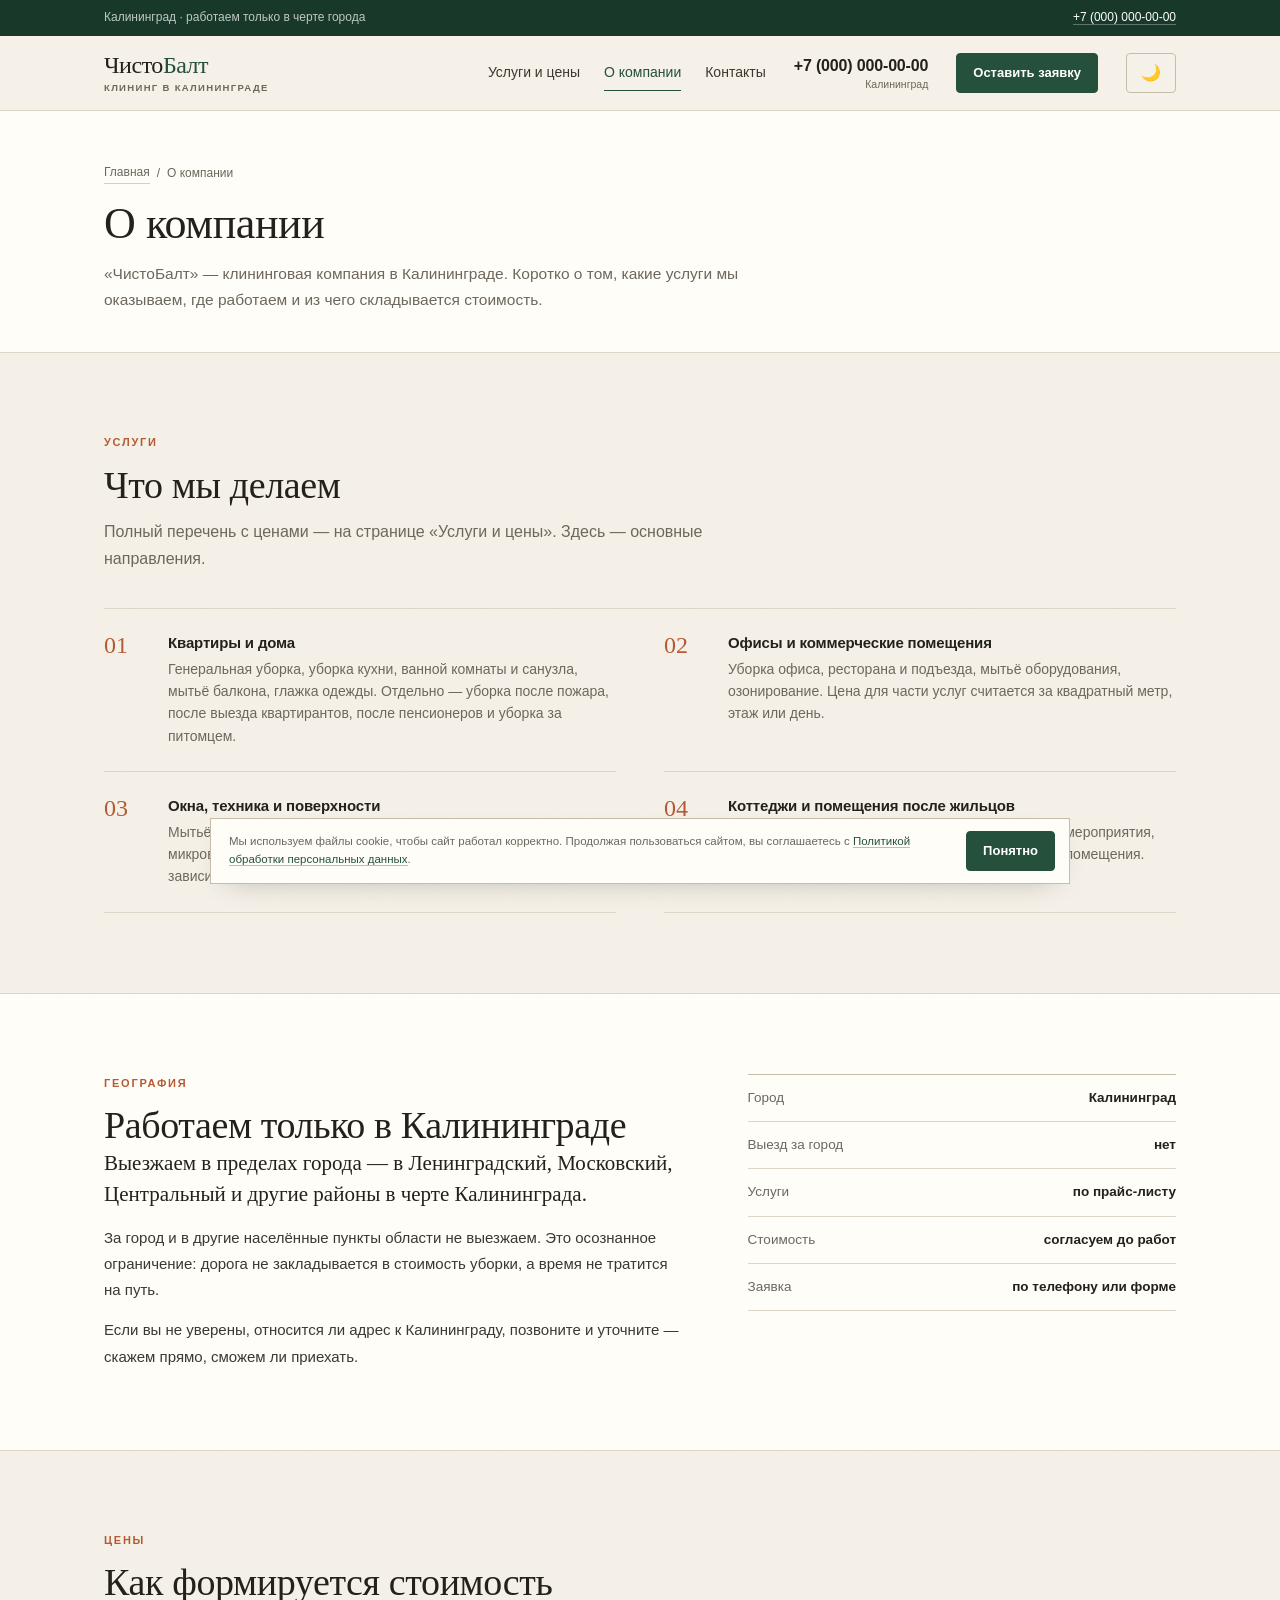
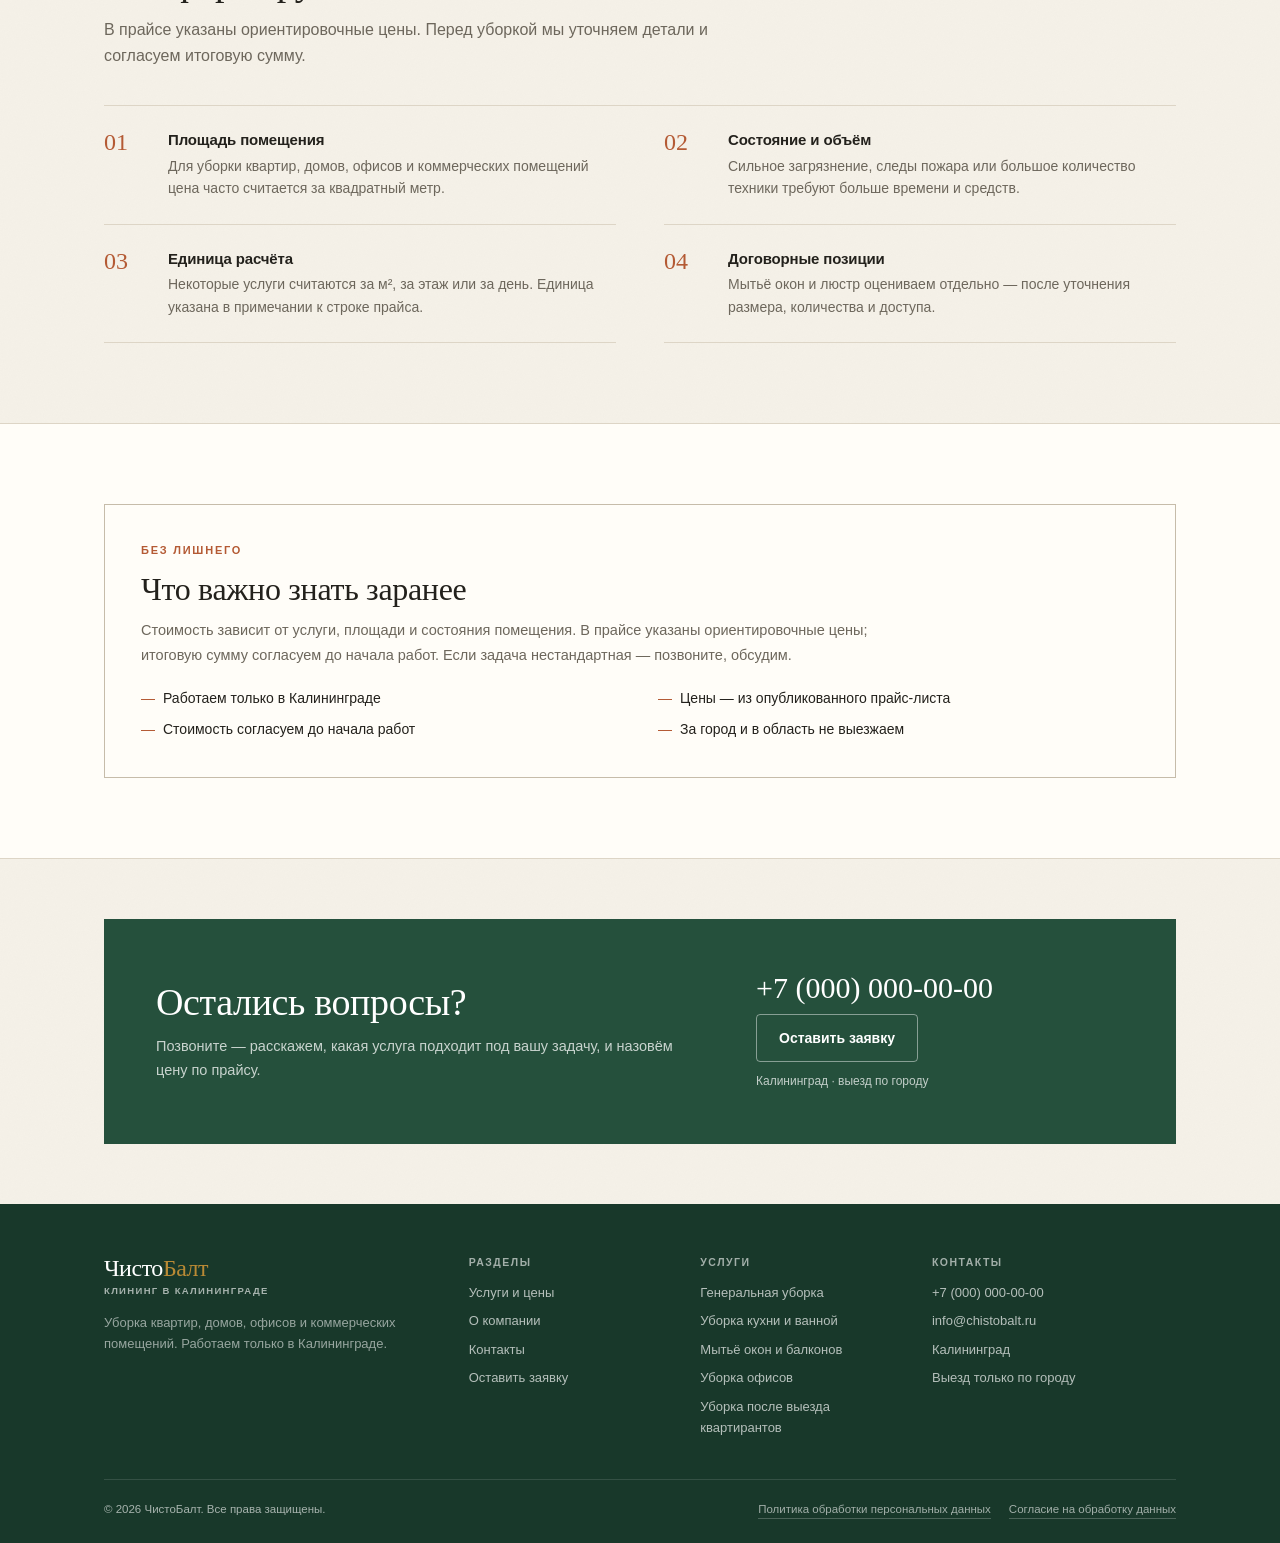
==== about.html @ fa11850c "Site: GM Service — многостраничный сайт ремонта телефонов (SPb)" ====
<!DOCTYPE html>
<html lang="ru">
<head>
  <meta charset="UTF-8">
  <meta name="viewport" content="width=device-width, initial-scale=1">
  <title>О компании — ЧистоБалт, клининг в Калининграде</title>
  <meta name="description" content="ЧистоБалт — клининговая компания в Калининграде. Какие услуги оказываем, где работаем и как формируется стоимость уборки.">
  <meta name="theme-color" content="#25503c">
  <link rel="icon" href="assets/favicon.svg" type="image/svg+xml">
  <link rel="stylesheet" href="styles.css">
</head>
<body>

  <div class="topbar">
    <div class="container topbar__inner">
      <span>Калининград · работаем только в черте города</span>
      <span><a href="tel:+70000000000">+7 (000) 000-00-00</a></span>
    </div>
  </div>

  <header class="header">
    <div class="container header__inner">
      <a class="logo" href="index.html">
        <span class="logo__name">Чисто<span>Балт</span></span>
        <span class="logo__sub">клининг в Калининграде</span>
      </a>

      <nav class="nav" id="nav" aria-label="Основная навигация">
        <a href="services.html">Услуги и цены</a>
        <a href="about.html" class="is-current" aria-current="page">О компании</a>
        <a href="contacts.html">Контакты</a>
      </nav>

      <div class="header__phone">
        <a href="tel:+70000000000">+7 (000) 000-00-00</a>
        <small>Калининград</small>
      </div>

      <a class="btn btn--primary btn--sm header__cta" href="contacts.html#form">Оставить заявку</a>

      <button class="btn theme-toggle" type="button" id="themeToggle" aria-label="Переключить тему оформления" aria-pressed="false">🌙</button>

      <button class="burger" type="button" id="burger" aria-label="Открыть меню" aria-expanded="false" aria-controls="nav">
        <span></span><span></span><span></span>
      </button>
    </div>
  </header>

  <main>
    <section class="page-hero">
      <div class="container">
        <nav class="breadcrumbs" aria-label="Хлебные крошки">
          <a href="index.html">Главная</a>
          <span>/</span>
          <span>О компании</span>
        </nav>
        <h1>О компании</h1>
        <p class="page-hero__lead">«ЧистоБалт» — клининговая компания в Калининграде. Коротко о том, какие услуги мы оказываем, где работаем и из чего складывается стоимость.</p>
      </div>
    </section>

    <section class="section">
      <div class="container">
        <div class="section__head">
          <span class="overline">Услуги</span>
          <h2>Что мы делаем</h2>
          <p class="section__sub">Полный перечень с ценами — на странице «Услуги и цены». Здесь — основные направления.</p>
        </div>

        <div class="principles">
          <article class="principle">
            <span class="principle__num">01</span>
            <div>
              <h3>Квартиры и дома</h3>
              <p>Генеральная уборка, уборка кухни, ванной комнаты и санузла, мытьё балкона, глажка одежды. Отдельно — уборка после пожара, после выезда квартирантов, после пенсионеров и уборка за питомцем.</p>
            </div>
          </article>

          <article class="principle">
            <span class="principle__num">02</span>
            <div>
              <h3>Офисы и коммерческие помещения</h3>
              <p>Уборка офиса, ресторана и подъезда, мытьё оборудования, озонирование. Цена для части услуг считается за квадратный метр, этаж или день.</p>
            </div>
          </article>

          <article class="principle">
            <span class="principle__num">03</span>
            <div>
              <h3>Окна, техника и поверхности</h3>
              <p>Мытьё окон и панорамных окон, холодильника, духовки, микроволновой печи, вытяжки, плиты, люстры и фасада. Стоимость зависит от размера, количества и доступа.</p>
            </div>
          </article>

          <article class="principle">
            <span class="principle__num">04</span>
            <div>
              <h3>Коттеджи и помещения после жильцов</h3>
              <p>Уборка коттеджа, помещений после вечеринки или мероприятия, после выезда квартирантов. Расчёт — по площади помещения.</p>
            </div>
          </article>
        </div>
      </div>
    </section>

    <section class="section section--alt">
      <div class="container about-grid">
        <div class="about-text">
          <span class="overline">География</span>
          <h2>Работаем только в Калининграде</h2>
          <p class="lead">Выезжаем в пределах города — в Ленинградский, Московский, Центральный и другие районы в черте Калининграда.</p>
          <p>За город и в другие населённые пункты области не выезжаем. Это осознанное ограничение: дорога не закладывается в стоимость уборки, а время не тратится на путь.</p>
          <p>Если вы не уверены, относится ли адрес к Калининграду, позвоните и уточните — скажем прямо, сможем ли приехать.</p>
        </div>

        <div class="about-side">
          <div class="about-side__row"><span>Город</span><span>Калининград</span></div>
          <div class="about-side__row"><span>Выезд за город</span><span>нет</span></div>
          <div class="about-side__row"><span>Услуги</span><span>по прайс-листу</span></div>
          <div class="about-side__row"><span>Стоимость</span><span>согласуем до работ</span></div>
          <div class="about-side__row"><span>Заявка</span><span>по телефону или форме</span></div>
        </div>
      </div>
    </section>

    <section class="section">
      <div class="container">
        <div class="section__head">
          <span class="overline">Цены</span>
          <h2>Как формируется стоимость</h2>
          <p class="section__sub">В прайсе указаны ориентировочные цены. Перед уборкой мы уточняем детали и согласуем итоговую сумму.</p>
        </div>

        <div class="principles">
          <article class="principle">
            <span class="principle__num">01</span>
            <div>
              <h3>Площадь помещения</h3>
              <p>Для уборки квартир, домов, офисов и коммерческих помещений цена часто считается за квадратный метр.</p>
            </div>
          </article>

          <article class="principle">
            <span class="principle__num">02</span>
            <div>
              <h3>Состояние и объём</h3>
              <p>Сильное загрязнение, следы пожара или большое количество техники требуют больше времени и средств.</p>
            </div>
          </article>

          <article class="principle">
            <span class="principle__num">03</span>
            <div>
              <h3>Единица расчёта</h3>
              <p>Некоторые услуги считаются за м², за этаж или за день. Единица указана в примечании к строке прайса.</p>
            </div>
          </article>

          <article class="principle">
            <span class="principle__num">04</span>
            <div>
              <h3>Договорные позиции</h3>
              <p>Мытьё окон и люстр оцениваем отдельно — после уточнения размера, количества и доступа.</p>
            </div>
          </article>
        </div>
      </div>
    </section>

    <section class="section section--alt">
      <div class="container">
        <div class="guarantee">
          <span class="overline">Без лишнего</span>
          <h2>Что важно знать заранее</h2>
          <p>Стоимость зависит от услуги, площади и состояния помещения. В прайсе указаны ориентировочные цены; итоговую сумму согласуем до начала работ. Если задача нестандартная — позвоните, обсудим.</p>
          <ul class="guarantee__list">
            <li>Работаем только в Калининграде</li>
            <li>Цены — из опубликованного прайс-листа</li>
            <li>Стоимость согласуем до начала работ</li>
            <li>За город и в область не выезжаем</li>
          </ul>
        </div>
      </div>
    </section>

    <section class="section section--tight">
      <div class="container">
        <div class="cta">
          <div class="cta__grid">
            <div>
              <h2>Остались вопросы?</h2>
              <p>Позвоните — расскажем, какая услуга подходит под вашу задачу, и назовём цену по прайсу.</p>
            </div>
            <div class="cta__actions">
              <a class="cta__phone" href="tel:+70000000000">+7 (000) 000-00-00</a>
              <a class="btn btn--light" href="contacts.html#form">Оставить заявку</a>
              <span class="cta__small">Калининград · выезд по городу</span>
            </div>
          </div>
        </div>
      </div>
    </section>
  </main>

  <footer class="footer">
    <div class="container">
      <div class="footer__grid">
        <div>
          <a class="logo" href="index.html">
            <span class="logo__name">Чисто<span>Балт</span></span>
            <span class="logo__sub">клининг в Калининграде</span>
          </a>
          <p class="footer__about">Уборка квартир, домов, офисов и коммерческих помещений. Работаем только в Калининграде.</p>
        </div>

        <div>
          <h3>Разделы</h3>
          <ul class="footer__list">
            <li><a href="services.html">Услуги и цены</a></li>
            <li><a href="about.html">О компании</a></li>
            <li><a href="contacts.html">Контакты</a></li>
            <li><a href="contacts.html#form">Оставить заявку</a></li>
          </ul>
        </div>

        <div>
          <h3>Услуги</h3>
          <ul class="footer__list">
            <li><a href="services.html">Генеральная уборка</a></li>
            <li><a href="services.html">Уборка кухни и ванной</a></li>
            <li><a href="services.html">Мытьё окон и балконов</a></li>
            <li><a href="services.html">Уборка офисов</a></li>
            <li><a href="services.html">Уборка после выезда квартирантов</a></li>
          </ul>
        </div>

        <div>
          <h3>Контакты</h3>
          <ul class="footer__list">
            <li><a href="tel:+70000000000">+7 (000) 000-00-00</a></li>
            <li><a href="mailto:info@chistobalt.ru">info@chistobalt.ru</a></li>
            <li>Калининград</li>
            <li>Выезд только по городу</li>
          </ul>
        </div>
      </div>

      <div class="footer__bottom">
        <div>© <span id="year">2026</span> ЧистоБалт. Все права защищены.</div>
        <div class="footer__legal">
          <a href="privacy.html">Политика обработки персональных данных</a>
          <a href="privacy.html#consent">Согласие на обработку данных</a>
        </div>
      </div>
    </div>
  </footer>

  <div class="cookie" id="cookieBar" role="dialog" aria-label="Использование файлов cookie" aria-live="polite">
    <p>Мы используем файлы cookie, чтобы сайт работал корректно. Продолжая пользоваться сайтом, вы соглашаетесь с <a href="privacy.html#cookies">Политикой обработки персональных данных</a>.</p>
    <button class="btn btn--primary btn--sm" type="button" id="cookieAccept">Понятно</button>
  </div>

  <script src="script.js"></script>
</body>
</html>
---- styles.css ----
/* =========================================================
   ЧистоБалт — клининг в Калининграде
   Оформление: спокойное, «бумажное», без глянца
   ========================================================= */

:root {
  --paper: #f5f1e8;
  --surface: #fffdf8;
  --ink: #23211c;
  --ink-soft: #3c382f;
  --muted: #6d675c;
  --line: #ddd5c6;
  --line-strong: #c6bcaa;
  --green: #25503c;
  --green-dark: #18382a;
  --green-soft: #e8eee7;
  --terra: #b45a34;
  --gold: #b98a35;
  --danger: #a33a2a;
  --serif: Georgia, "Times New Roman", "PT Serif", serif;
  --sans: "Segoe UI", -apple-system, BlinkMacSystemFont, Roboto, Arial, sans-serif;
  --container: 1120px;
}

*,
*::before,
*::after {
  box-sizing: border-box;
}

html {
  scroll-behavior: smooth;
  scroll-padding-top: 96px;
  -webkit-text-size-adjust: 100%;
}

body {
  margin: 0;
  font-family: var(--sans);
  font-size: 16px;
  line-height: 1.65;
  color: var(--ink);
  background-color: var(--paper);
  background-image: url("data:image/svg+xml,%3Csvg xmlns='http://www.w3.org/2000/svg' width='140' height='140'%3E%3Cfilter id='n'%3E%3CfeTurbulence type='fractalNoise' baseFrequency='0.85' numOctaves='2' stitchTiles='stitch'/%3E%3CfeColorMatrix type='saturate' values='0'/%3E%3C/filter%3E%3Crect width='140' height='140' filter='url(%23n)' opacity='0.028'/%3E%3C/svg%3E");
  overflow-x: hidden;
}

body.is-locked {
  overflow: hidden;
}

img,
svg {
  display: block;
  max-width: 100%;
}

a {
  color: inherit;
  text-decoration: none;
}

button,
input,
select,
textarea {
  font: inherit;
  color: inherit;
}

button {
  cursor: pointer;
}

h1,
h2,
h3,
h4,
p,
ul,
ol,
figure,
blockquote {
  margin: 0;
}

ul,
ol {
  padding: 0;
  list-style: none;
}

::selection {
  background: var(--green);
  color: #fff;
}

:focus-visible {
  outline: 2px solid var(--terra);
  outline-offset: 3px;
}

.container {
  width: 100%;
  max-width: var(--container);
  margin: 0 auto;
  padding: 0 24px;
}

/* ---------- Typography ---------- */

h1,
h2,
h3 {
  font-family: var(--serif);
  font-weight: 400;
  letter-spacing: -0.01em;
}

h1 {
  font-size: clamp(34px, 4.6vw, 54px);
  line-height: 1.08;
}

h2 {
  font-size: clamp(27px, 3.4vw, 38px);
  line-height: 1.15;
}

h3 {
  font-size: 21px;
  line-height: 1.3;
}

.overline {
  display: block;
  margin-bottom: 12px;
  font-family: var(--sans);
  font-size: 11px;
  font-weight: 700;
  letter-spacing: 0.16em;
  text-transform: uppercase;
  color: var(--terra);
}

.section {
  padding: clamp(52px, 7vw, 80px) 0;
}

.section--tight {
  padding: clamp(40px, 5vw, 60px) 0;
}

.section--alt {
  background: var(--surface);
  border-top: 1px solid var(--line);
  border-bottom: 1px solid var(--line);
}

.section__head {
  max-width: 720px;
  margin-bottom: 36px;
}

.section__head--row {
  display: flex;
  flex-wrap: wrap;
  align-items: flex-end;
  justify-content: space-between;
  gap: 16px 40px;
  max-width: none;
}

.section__sub {
  margin-top: 12px;
  max-width: 620px;
  font-size: 16px;
  color: var(--muted);
}

.link-more {
  display: inline-flex;
  align-items: center;
  gap: 7px;
  font-size: 14px;
  font-weight: 600;
  color: var(--green);
  border-bottom: 1px solid rgba(37, 80, 60, 0.35);
  padding-bottom: 2px;
  transition: border-color 0.15s ease, color 0.15s ease;
}

.link-more:hover {
  color: var(--terra);
  border-color: var(--terra);
}

/* ---------- Buttons ---------- */

.btn {
  display: inline-flex;
  align-items: center;
  justify-content: center;
  gap: 9px;
  min-height: 48px;
  padding: 0 22px;
  border: 1px solid transparent;
  border-radius: 4px;
  font-family: var(--sans);
  font-size: 14px;
  font-weight: 600;
  line-height: 1.2;
  text-align: center;
  transition: background-color 0.15s ease, color 0.15s ease, border-color 0.15s ease;
}

.btn--primary {
  background: var(--green);
  border-color: var(--green);
  color: #fff;
}

.btn--primary:hover {
  background: var(--green-dark);
  border-color: var(--green-dark);
}

.btn--secondary {
  background: transparent;
  border-color: var(--line-strong);
  color: var(--ink);
}

.btn--secondary:hover {
  background: var(--surface);
  border-color: var(--ink-soft);
}

.btn--light {
  background: transparent;
  border-color: rgba(255, 255, 255, 0.45);
  color: #fff;
}

.btn--light:hover {
  background: rgba(255, 255, 255, 0.1);
  border-color: #fff;
}

.btn--sm {
  min-height: 40px;
  padding: 0 16px;
  font-size: 13px;
}

.btn--block {
  width: 100%;
}

/* Кнопка переключения темы */
.theme-toggle {
  min-height: 40px;
  padding: 0 14px;
  font-size: 16px;
  background: transparent;
  border: 1px solid var(--line-strong);
  color: var(--ink-soft);
  border-radius: 4px;
}

.theme-toggle:hover {
  border-color: var(--ink-soft);
  color: var(--ink);
}

[data-theme="dark"] .theme-toggle {
  border-color: var(--line-strong);
  color: var(--ink-soft);
}

/* ---------- Top bar ---------- */

.topbar {
  background: var(--green-dark);
  color: rgba(255, 255, 255, 0.72);
  font-size: 12px;
}

.topbar__inner {
  display: flex;
  flex-wrap: wrap;
  align-items: center;
  justify-content: space-between;
  gap: 6px 24px;
  min-height: 36px;
  padding-top: 5px;
  padding-bottom: 5px;
}

.topbar a {
  color: #fff;
  border-bottom: 1px solid rgba(255, 255, 255, 0.3);
}

.topbar a:hover {
  border-color: #fff;
}

/* ---------- Header ---------- */

.header {
  position: sticky;
  top: 0;
  z-index: 60;
  background: rgba(245, 241, 232, 0.97);
  backdrop-filter: blur(6px);
  border-bottom: 1px solid var(--line);
}

.header__inner {
  display: flex;
  align-items: center;
  gap: 28px;
  min-height: 74px;
}

.logo {
  display: flex;
  flex-direction: column;
  flex: 0 0 auto;
  line-height: 1;
}

.logo__name {
  font-family: var(--serif);
  font-size: 24px;
  letter-spacing: -0.02em;
  color: var(--ink);
}

.logo__name span {
  color: var(--green);
}

.logo__sub {
  margin-top: 6px;
  font-size: 9.5px;
  font-weight: 600;
  letter-spacing: 0.14em;
  text-transform: uppercase;
  color: var(--muted);
}

.nav {
  display: flex;
  align-items: center;
  gap: 24px;
  margin-left: auto;
}

.nav a {
  padding: 6px 0;
  font-size: 14px;
  font-weight: 500;
  color: var(--ink-soft);
  border-bottom: 1px solid transparent;
  transition: color 0.15s ease, border-color 0.15s ease;
}

.nav a:hover {
  color: var(--green);
}

.nav a.is-current {
  color: var(--green);
  border-bottom-color: var(--green);
}

.header__phone {
  display: flex;
  flex-direction: column;
  align-items: flex-end;
  flex: 0 0 auto;
  line-height: 1.2;
}

.header__phone a {
  font-size: 16px;
  font-weight: 700;
  letter-spacing: -0.01em;
}

.header__phone small {
  margin-top: 3px;
  font-size: 10.5px;
  color: var(--muted);
}

.header__cta {
  flex: 0 0 auto;
}

.burger {
  display: none;
  width: 42px;
  height: 42px;
  padding: 0;
  border: 1px solid var(--line-strong);
  border-radius: 4px;
  background: transparent;
}

.burger span {
  display: block;
  width: 18px;
  height: 1.5px;
  margin: 4px auto;
  background: var(--ink);
  transition: transform 0.18s ease, opacity 0.18s ease;
}

.burger[aria-expanded="true"] span:nth-child(1) {
  transform: translateY(5.5px) rotate(45deg);
}

.burger[aria-expanded="true"] span:nth-child(2) {
  opacity: 0;
}

.burger[aria-expanded="true"] span:nth-child(3) {
  transform: translateY(-5.5px) rotate(-45deg);
}

/* ---------- Hero ---------- */

.hero {
  padding: clamp(44px, 6vw, 72px) 0 clamp(48px, 6vw, 72px);
  border-bottom: 1px solid var(--line);
}

.hero__grid {
  display: grid;
  grid-template-columns: 1.06fr 0.94fr;
  align-items: start;
  gap: clamp(32px, 5vw, 64px);
}

.hero h1 {
  max-width: 620px;
  margin-top: 4px;
}

.hero h1 em {
  font-style: italic;
  color: var(--green);
}

.hero__lead {
  max-width: 540px;
  margin-top: 20px;
  font-size: 17px;
  color: var(--muted);
}

.hero__actions {
  display: flex;
  flex-wrap: wrap;
  gap: 12px;
  margin-top: 28px;
}

.hero__note {
  margin-top: 18px;
  font-size: 12.5px;
  color: var(--muted);
}

.hero__figure {
  border: 1px solid var(--line);
  background: var(--surface);
  padding: 10px;
}

.hero__figure img {
  width: 100%;
  height: auto;
}

.hero__figure figcaption {
  margin-top: 10px;
  padding: 10px 4px 2px;
  border-top: 1px solid var(--line);
  font-size: 12px;
  line-height: 1.5;
  color: var(--muted);
}

.hero__quote {
  margin-top: 22px;
  padding-left: 18px;
  border-left: 2px solid var(--terra);
}

.hero__quote p {
  font-family: var(--serif);
  font-size: 17px;
  font-style: italic;
  line-height: 1.5;
  color: var(--ink-soft);
}

.hero__quote cite {
  display: block;
  margin-top: 8px;
  font-family: var(--sans);
  font-size: 12px;
  font-style: normal;
  color: var(--muted);
}

/* ---------- Facts ---------- */

.facts {
  display: grid;
  grid-template-columns: repeat(4, minmax(0, 1fr));
  border-top: 1px solid var(--line);
  border-bottom: 1px solid var(--line);
}

.fact {
  padding: 26px 24px 24px;
  border-right: 1px solid var(--line);
}

.fact:last-child {
  border-right: 0;
}

.fact__num {
  font-family: var(--serif);
  font-size: 34px;
  line-height: 1;
  color: var(--green);
}

.fact__label {
  margin-top: 8px;
  font-size: 13px;
  line-height: 1.45;
  color: var(--muted);
}

/* ---------- Service rows ---------- */

.service-list {
  border-top: 1px solid var(--line);
}

.service-row {
  display: grid;
  grid-template-columns: minmax(0, 1fr) auto auto;
  align-items: center;
  gap: 16px 36px;
  padding: 22px 4px;
  border-bottom: 1px solid var(--line);
  transition: background-color 0.15s ease;
}

.service-row:hover {
  background: var(--surface);
}

.service-row__body h3 {
  font-size: 20px;
}

.service-row__body p {
  max-width: 560px;
  margin-top: 5px;
  font-size: 14px;
  line-height: 1.55;
  color: var(--muted);
}

.service-row__side {
  text-align: right;
  white-space: nowrap;
}

.service-row__time {
  display: block;
  font-size: 12px;
  color: var(--muted);
}

.service-row__price {
  display: block;
  margin-top: 2px;
  font-size: 17px;
  font-weight: 700;
}

.service-row__arrow {
  font-size: 20px;
  color: var(--green);
  transition: transform 0.15s ease;
}

.service-row:hover .service-row__arrow {
  transform: translateX(4px);
}

/* ---------- Principles ---------- */

.principles {
  display: grid;
  grid-template-columns: repeat(2, minmax(0, 1fr));
  gap: 0 48px;
  border-top: 1px solid var(--line);
}

.principle {
  display: grid;
  grid-template-columns: 48px minmax(0, 1fr);
  gap: 16px;
  padding: 24px 0;
  border-bottom: 1px solid var(--line);
}

.principle__num {
  font-family: var(--serif);
  font-size: 24px;
  line-height: 1;
  color: var(--terra);
}

.principle h3 {
  font-family: var(--sans);
  font-size: 15px;
  font-weight: 700;
}

.principle p {
  margin-top: 5px;
  font-size: 14px;
  line-height: 1.6;
  color: var(--muted);
}

/* ---------- Steps ---------- */

.steps {
  display: grid;
  grid-template-columns: repeat(4, minmax(0, 1fr));
  gap: 0 28px;
  border-top: 1px solid var(--line);
}

.step {
  padding: 24px 0 0;
  border-right: 1px solid var(--line);
  padding-right: 24px;
}

.step:last-child {
  border-right: 0;
  padding-right: 0;
}

.step__num {
  font-family: var(--serif);
  font-size: 38px;
  line-height: 1;
  color: #8a7f6d;
}

.step h3 {
  margin-top: 12px;
  font-family: var(--sans);
  font-size: 15px;
  font-weight: 700;
}

.step p {
  margin-top: 6px;
  font-size: 13.5px;
  line-height: 1.55;
  color: var(--muted);
}

.step__time {
  display: inline-block;
  margin-top: 10px;
  font-size: 11.5px;
  letter-spacing: 0.04em;
  text-transform: uppercase;
  color: var(--terra);
}

/* ---------- Reviews ---------- */

.reviews {
  display: grid;
  grid-template-columns: repeat(3, minmax(0, 1fr));
  gap: 0 40px;
  border-top: 1px solid var(--line);
}

.review {
  padding: 26px 0;
  border-bottom: 1px solid var(--line);
}

.review__text {
  font-family: var(--serif);
  font-size: 16.5px;
  font-style: italic;
  line-height: 1.6;
  color: var(--ink-soft);
}

.review__author {
  margin-top: 16px;
  font-size: 13px;
  font-weight: 600;
}

.review__author span {
  display: block;
  margin-top: 2px;
  font-size: 12px;
  font-weight: 400;
  color: var(--muted);
}

/* ---------- FAQ ---------- */

.faq {
  border-top: 1px solid var(--line);
}

.faq details {
  border-bottom: 1px solid var(--line);
}

.faq summary {
  display: flex;
  align-items: center;
  justify-content: space-between;
  gap: 20px;
  padding: 18px 2px;
  font-size: 15.5px;
  font-weight: 600;
  cursor: pointer;
  list-style: none;
}

.faq summary::-webkit-details-marker {
  display: none;
}

.faq summary::after {
  content: "+";
  flex: 0 0 auto;
  font-family: var(--serif);
  font-size: 22px;
  font-weight: 400;
  line-height: 1;
  color: var(--green);
}

.faq details[open] summary::after {
  content: "–";
}

.faq__answer {
  max-width: 780px;
  padding: 0 2px 20px;
  font-size: 14.5px;
  line-height: 1.7;
  color: var(--muted);
}

/* ---------- CTA ---------- */

.cta {
  padding: clamp(34px, 5vw, 52px);
  background: var(--green);
  color: #fff;
}

.cta__grid {
  display: grid;
  grid-template-columns: 1.2fr 0.8fr;
  align-items: center;
  gap: 28px 48px;
}

.cta h2 {
  color: #fff;
}

.cta p {
  margin-top: 10px;
  max-width: 520px;
  font-size: 14.5px;
  line-height: 1.65;
  color: rgba(255, 255, 255, 0.75);
}

.cta__actions {
  display: flex;
  flex-direction: column;
  align-items: flex-start;
  gap: 10px;
}

.cta__phone {
  font-family: var(--serif);
  font-size: 30px;
  line-height: 1.1;
  color: #fff;
}

.cta__phone:hover {
  color: var(--gold);
}

.cta__small {
  font-size: 12px;
  color: rgba(255, 255, 255, 0.72);
}

/* ---------- Footer ---------- */

.footer {
  padding: 52px 0 24px;
  background: var(--green-dark);
  color: rgba(255, 255, 255, 0.68);
}

.footer__grid {
  display: grid;
  grid-template-columns: 1.5fr 0.9fr 0.9fr 1.1fr;
  gap: 32px;
}

.footer .logo__name {
  color: #fff;
}

.footer .logo__name span {
  color: var(--gold);
}

.footer .logo__sub {
  color: rgba(255, 255, 255, 0.62);
}

.footer__about {
  max-width: 300px;
  margin-top: 16px;
  font-size: 13px;
  line-height: 1.65;
  color: rgba(255, 255, 255, 0.55);
}

.footer h3 {
  margin-bottom: 12px;
  font-family: var(--sans);
  font-size: 10.5px;
  font-weight: 700;
  letter-spacing: 0.14em;
  text-transform: uppercase;
  color: rgba(255, 255, 255, 0.6);
}

.footer__list {
  display: flex;
  flex-direction: column;
  gap: 7px;
  font-size: 13px;
}

.footer__list a:hover {
  color: var(--gold);
}

.footer__bottom {
  display: flex;
  flex-wrap: wrap;
  align-items: flex-start;
  justify-content: space-between;
  gap: 10px 32px;
  margin-top: 40px;
  padding-top: 20px;
  border-top: 1px solid rgba(255, 255, 255, 0.12);
  font-size: 11.5px;
  line-height: 1.6;
  color: rgba(255, 255, 255, 0.62);
}

.footer__legal {
  display: flex;
  flex-wrap: wrap;
  gap: 6px 18px;
}

.footer__legal a {
  color: rgba(255, 255, 255, 0.6);
  border-bottom: 1px solid rgba(255, 255, 255, 0.22);
}

.footer__legal a:hover {
  color: var(--gold);
}

/* ---------- Page hero ---------- */

.page-hero {
  padding: clamp(32px, 4.5vw, 52px) 0 clamp(28px, 3.5vw, 40px);
  border-bottom: 1px solid var(--line);
  background: var(--surface);
}

.breadcrumbs {
  display: flex;
  flex-wrap: wrap;
  align-items: center;
  gap: 7px;
  margin-bottom: 16px;
  font-size: 12px;
  color: var(--muted);
}

.breadcrumbs a {
  border-bottom: 1px solid rgba(109, 103, 92, 0.3);
}

.breadcrumbs a:hover {
  color: var(--green);
}

.page-hero h1 {
  max-width: 820px;
  font-size: clamp(30px, 3.8vw, 44px);
}

.page-hero__lead {
  max-width: 660px;
  margin-top: 14px;
  font-size: 15.5px;
  color: var(--muted);
}

/* ---------- Price table ---------- */

.price-table {
  border-top: 1px solid var(--line-strong);
}

.price-row {
  display: grid;
  grid-template-columns: minmax(0, 1.7fr) 0.55fr 0.95fr 1.2fr;
  gap: 10px 24px;
  padding: 15px 4px;
  border-bottom: 1px solid var(--line);
  font-size: 14px;
}

.price-row--head {
  padding: 10px 4px;
  font-size: 10.5px;
  font-weight: 700;
  letter-spacing: 0.12em;
  text-transform: uppercase;
  color: var(--muted);
}

.price-row--head span:nth-child(3) {
  text-align: right;
}

.price-row h3 {
  font-family: var(--sans);
  font-size: 14.5px;
  font-weight: 700;
}

.price-row p {
  color: var(--muted);
  line-height: 1.55;
}

.price-row__time {
  font-size: 13px;
  color: var(--muted);
  white-space: nowrap;
}

.price-row__price {
  text-align: right;
  font-weight: 700;
  white-space: nowrap;
}

.price-row__price small {
  display: block;
  font-size: 11px;
  font-weight: 400;
  color: var(--muted);
}

.price-row__note {
  font-size: 12.5px;
  line-height: 1.45;
  color: var(--muted);
}

.price-note {
  margin-top: 18px;
  font-size: 12.5px;
  line-height: 1.6;
  color: var(--muted);
}

/* ---------- Tabs ---------- */

.tabs {
  display: flex;
  flex-wrap: wrap;
  gap: 24px;
  border-bottom: 1px solid var(--line);
}

.tab {
  position: relative;
  padding: 0 0 12px;
  border: 0;
  background: transparent;
  font-size: 14px;
  font-weight: 600;
  color: var(--muted);
}

.tab::after {
  content: "";
  position: absolute;
  left: 0;
  right: 0;
  bottom: -1px;
  height: 2px;
  background: transparent;
}

.tab:hover {
  color: var(--ink);
}

.tab[aria-selected="true"] {
  color: var(--green);
}

.tab[aria-selected="true"]::after {
  background: var(--green);
}

.panel {
  padding-top: 26px;
}

.panel[hidden] {
  display: none;
}

.panel__top {
  display: flex;
  flex-wrap: wrap;
  align-items: baseline;
  justify-content: space-between;
  gap: 8px 24px;
  margin-bottom: 16px;
}

.panel__time {
  font-size: 12px;
  color: var(--muted);
}

.checklist {
  display: grid;
  grid-template-columns: repeat(2, minmax(0, 1fr));
  gap: 9px 36px;
}

.checklist li {
  display: flex;
  align-items: flex-start;
  gap: 9px;
  font-size: 14px;
  line-height: 1.55;
}

.checklist li::before {
  content: "—";
  flex: 0 0 auto;
  color: var(--terra);
}

.panel__note {
  margin-top: 20px;
  padding-top: 14px;
  border-top: 1px solid var(--line);
  font-size: 12.5px;
  color: var(--muted);
}

/* ---------- Calculator ---------- */

.calc {
  display: grid;
  grid-template-columns: 1.15fr 0.85fr;
  border: 1px solid var(--line-strong);
  background: var(--surface);
}

.calc__controls {
  padding: clamp(22px, 3vw, 32px);
}

.calc__controls h3 {
  font-size: 22px;
}

.calc__hint {
  margin-top: 5px;
  font-size: 13px;
  color: var(--muted);
}

.calc__grid {
  display: grid;
  grid-template-columns: repeat(2, minmax(0, 1fr));
  gap: 14px;
  margin-top: 22px;
}

.field {
  display: flex;
  flex-direction: column;
  gap: 6px;
}

.field--full {
  grid-column: 1 / -1;
}

.field__label {
  font-size: 11px;
  font-weight: 700;
  letter-spacing: 0.08em;
  text-transform: uppercase;
  color: var(--muted);
}

.field__control {
  width: 100%;
  min-height: 46px;
  padding: 10px 12px;
  border: 1px solid var(--line-strong);
  border-radius: 3px;
  background: #fff;
  font-size: 14.5px;
  transition: border-color 0.15s ease;
}

.field__control:hover {
  border-color: #a99e8c;
}

.field__control:focus {
  outline: none;
  border-color: var(--green);
  box-shadow: 0 0 0 3px rgba(37, 80, 60, 0.1);
}

select.field__control {
  appearance: none;
  background-image: url("data:image/svg+xml,%3Csvg xmlns='http://www.w3.org/2000/svg' width='12' height='8' viewBox='0 0 12 8'%3E%3Cpath d='M1 1l5 5 5-5' fill='none' stroke='%236d675c' stroke-width='1.6'/%3E%3C/svg%3E");
  background-repeat: no-repeat;
  background-position: right 13px center;
  padding-right: 34px;
}

textarea.field__control {
  min-height: 88px;
  resize: vertical;
}

.range-head {
  display: flex;
  align-items: baseline;
  justify-content: space-between;
  gap: 12px;
}

.range-value {
  font-size: 14px;
  font-weight: 700;
  color: var(--green);
}

input[type="range"] {
  width: 100%;
  height: 26px;
  margin: 0;
  background: transparent;
  accent-color: var(--green);
  cursor: pointer;
}

input[type="range"]::-webkit-slider-runnable-track {
  height: 4px;
  background: var(--line);
}

input[type="range"]::-webkit-slider-thumb {
  appearance: none;
  width: 18px;
  height: 18px;
  margin-top: -7px;
  border: 2px solid var(--surface);
  border-radius: 50%;
  background: var(--green);
}

input[type="range"]::-moz-range-track {
  height: 4px;
  background: var(--line);
}

input[type="range"]::-moz-range-thumb {
  width: 16px;
  height: 16px;
  border: 2px solid var(--surface);
  border-radius: 50%;
  background: var(--green);
}

.extras {
  display: grid;
  grid-template-columns: repeat(2, minmax(0, 1fr));
  gap: 7px 20px;
  margin-top: 4px;
}

.check {
  display: flex;
  align-items: flex-start;
  gap: 8px;
  font-size: 13.5px;
  line-height: 1.4;
  cursor: pointer;
}

.check input {
  width: 16px;
  height: 16px;
  margin: 2px 0 0;
  accent-color: var(--green);
  flex: 0 0 auto;
  cursor: pointer;
}

.calc__summary {
  display: flex;
  flex-direction: column;
  padding: clamp(22px, 3vw, 32px);
  border-left: 1px solid var(--line);
  background: var(--green-soft);
}

.calc__label {
  font-size: 11px;
  font-weight: 700;
  letter-spacing: 0.1em;
  text-transform: uppercase;
  color: var(--muted);
}

.calc__price {
  margin: 8px 0 2px;
  font-family: var(--serif);
  font-size: clamp(38px, 5vw, 48px);
  line-height: 1;
  color: var(--green-dark);
}

.calc__price small {
  font-family: var(--sans);
  font-size: 16px;
  font-weight: 400;
}

.calc__price-note {
  font-size: 12.5px;
  color: var(--muted);
}

.calc__list {
  display: flex;
  flex-direction: column;
  gap: 8px;
  margin: 18px 0;
  padding: 16px 0;
  border-top: 1px solid rgba(37, 80, 60, 0.18);
  border-bottom: 1px solid rgba(37, 80, 60, 0.18);
  font-size: 12.5px;
  line-height: 1.5;
  color: var(--ink-soft);
}

.calc__list li::before {
  content: "·";
  margin-right: 6px;
  color: var(--terra);
}

.calc__summary .btn {
  margin-top: auto;
}

.calc__foot {
  margin-top: 10px;
  font-size: 11px;
  line-height: 1.5;
  color: var(--muted);
  text-align: center;
}

/* ---------- Forms ---------- */

.form-card {
  padding: clamp(22px, 3vw, 30px);
  border: 1px solid var(--line-strong);
  background: var(--surface);
}

.form-card h3,
.form-card__title {
  font-size: 24px;
}

.form-card__hint {
  margin-top: 5px;
  font-size: 13px;
  color: var(--muted);
}

.form {
  display: flex;
  flex-direction: column;
  gap: 13px;
  margin-top: 20px;
}

.consent {
  display: flex;
  align-items: flex-start;
  gap: 9px;
  font-size: 11.5px;
  line-height: 1.55;
  color: var(--muted);
  cursor: pointer;
}

.consent input {
  width: 16px;
  height: 16px;
  margin: 2px 0 0;
  accent-color: var(--green);
  flex: 0 0 auto;
  cursor: pointer;
}

.consent a {
  color: var(--green);
  border-bottom: 1px solid rgba(37, 80, 60, 0.4);
}

.consent a:hover {
  border-color: var(--green);
}

.form__error {
  display: none;
  margin-top: 14px;
  padding: 9px 11px;
  border: 1px solid #e0b8af;
  background: #fbf1ee;
  color: var(--danger);
  font-size: 12.5px;
}

.form__error.is-visible {
  display: block;
}

.field.is-invalid .field__control {
  border-color: #cf9a8e;
  background: #fffafa;
}

.form__foot {
  font-size: 11px;
  line-height: 1.5;
  color: var(--muted);
}

.form-success {
  display: none;
  padding: 24px 0 12px;
}

.form-success.is-visible {
  display: block;
}

.form-success h3 {
  font-size: 24px;
}

.form-success p {
  margin-top: 8px;
  font-size: 14px;
  color: var(--muted);
}

.form-success .btn {
  margin-top: 18px;
}

.calc__note {
  margin-top: 16px;
  font-size: 12px;
  line-height: 1.55;
  color: var(--muted);
}

.estimate-note {
  margin-top: 12px;
  padding: 9px 11px;
  border-left: 2px solid var(--terra);
  background: #fbf7ef;
  font-size: 12.5px;
  line-height: 1.5;
  color: var(--ink-soft);
}

/* ---------- About ---------- */

.about-grid {
  display: grid;
  grid-template-columns: 1.15fr 0.85fr;
  gap: clamp(28px, 5vw, 64px);
  align-items: start;
}

.about-text p {
  font-size: 15px;
  line-height: 1.75;
  color: var(--ink-soft);
}

.about-text p + p {
  margin-top: 14px;
}

.about-text .lead {
  font-family: var(--serif);
  font-size: 21px;
  line-height: 1.5;
  color: var(--ink);
}

.about-side {
  border-top: 1px solid var(--line-strong);
}

.about-side__row {
  display: flex;
  align-items: baseline;
  justify-content: space-between;
  gap: 20px;
  padding: 12px 0;
  border-bottom: 1px solid var(--line);
  font-size: 13.5px;
}

.about-side__row span:first-child {
  color: var(--muted);
}

.about-side__row span:last-child {
  font-weight: 600;
  text-align: right;
}

.team {
  display: grid;
  grid-template-columns: repeat(3, minmax(0, 1fr));
  gap: 0 40px;
  border-top: 1px solid var(--line);
}

.person {
  padding: 24px 0;
  border-bottom: 1px solid var(--line);
}

.person__mono {
  display: grid;
  place-items: center;
  width: 54px;
  height: 54px;
  border: 1px solid var(--line-strong);
  border-radius: 50%;
  font-family: var(--serif);
  font-size: 22px;
  color: var(--green);
  background: var(--surface);
}

.person h3 {
  margin-top: 14px;
  font-family: var(--sans);
  font-size: 15px;
  font-weight: 700;
}

.person p {
  margin-top: 4px;
  font-size: 13px;
  line-height: 1.55;
  color: var(--muted);
}

.guarantee {
  padding: clamp(24px, 3.5vw, 36px);
  border: 1px solid var(--line-strong);
  background: var(--surface);
}

.guarantee h2 {
  font-size: clamp(24px, 3vw, 32px);
}

.guarantee p {
  max-width: 760px;
  margin-top: 10px;
  font-size: 14.5px;
  line-height: 1.7;
  color: var(--muted);
}

.guarantee__list {
  display: grid;
  grid-template-columns: repeat(2, minmax(0, 1fr));
  gap: 8px 36px;
  margin-top: 20px;
  font-size: 14px;
}

.guarantee__list li::before {
  content: "—";
  margin-right: 8px;
  color: var(--terra);
}

/* ---------- Contacts ---------- */

.contacts-grid {
  display: grid;
  grid-template-columns: 1fr 1fr;
  gap: clamp(28px, 5vw, 64px);
  align-items: start;
}

.contact-block + .contact-block {
  margin-top: 22px;
  padding-top: 22px;
  border-top: 1px solid var(--line);
}

.contact-block h3,
.contact-block__label {
  font-family: var(--sans);
  font-size: 11px;
  font-weight: 700;
  letter-spacing: 0.12em;
  text-transform: uppercase;
  color: var(--muted);
}

.contact-block p,
.contact-block a {
  display: block;
  margin-top: 6px;
  font-size: 17px;
  line-height: 1.45;
}

.contact-block a:hover {
  color: var(--green);
}

.contact-block .contact-note {
  font-size: 13px;
  color: var(--muted);
}

.contact-links {
  display: flex;
  flex-wrap: wrap;
  gap: 8px 18px;
  margin-top: 10px;
  font-size: 14px;
}

.contact-links a {
  border-bottom: 1px solid rgba(37, 80, 60, 0.4);
  color: var(--green);
}

.map-card {
  margin-top: 26px;
  padding: 18px;
  border: 1px solid var(--line);
  background: var(--surface);
  font-size: 13px;
  line-height: 1.6;
  color: var(--muted);
}

.map-card strong {
  display: block;
  margin-bottom: 4px;
  color: var(--ink);
}

.map-card a {
  display: inline-block;
  margin-top: 8px;
  color: var(--green);
  border-bottom: 1px solid rgba(37, 80, 60, 0.4);
}

.requisites {
  margin-top: 28px;
  padding: 18px;
  border: 1px solid var(--line);
  background: var(--surface);
  font-size: 12.5px;
  line-height: 1.7;
  color: var(--muted);
}

.requisites strong {
  color: var(--ink);
}

/* ---------- Legal ---------- */

.legal {
  padding: clamp(32px, 5vw, 56px) 0 clamp(52px, 7vw, 80px);
}

.legal__layout {
  display: grid;
  grid-template-columns: 240px minmax(0, 1fr);
  gap: clamp(24px, 4vw, 52px);
  align-items: start;
}

.legal__toc {
  position: sticky;
  top: 96px;
  padding: 16px;
  border: 1px solid var(--line);
  background: var(--surface);
}

.legal__toc h2 {
  margin-bottom: 10px;
  font-family: var(--sans);
  font-size: 10px;
  font-weight: 700;
  letter-spacing: 0.14em;
  text-transform: uppercase;
  color: var(--muted);
}

.legal__toc ol {
  display: flex;
  flex-direction: column;
  gap: 6px;
  font-size: 12px;
  line-height: 1.4;
}

.legal__toc a {
  display: block;
  padding: 4px 0;
  color: var(--ink-soft);
}

.legal__toc a:hover {
  color: var(--green);
  text-decoration: underline;
}

.legal__body {
  max-width: 760px;
  font-size: 14.5px;
  line-height: 1.75;
  color: var(--ink-soft);
}

.legal__intro {
  padding: 16px 18px;
  border-left: 2px solid var(--terra);
  background: #fbf7ef;
  font-size: 13.5px;
  color: var(--ink-soft);
}

.legal__body h2 {
  margin: 36px 0 10px;
  font-family: var(--sans);
  font-size: 19px;
  font-weight: 700;
  line-height: 1.35;
  letter-spacing: 0;
  color: var(--ink);
  scroll-margin-top: 100px;
}

.legal__body p + p {
  margin-top: 9px;
}

.legal__body ul,
.legal__body ol {
  display: flex;
  flex-direction: column;
  gap: 6px;
  margin: 9px 0;
}

.legal__body ul li {
  position: relative;
  padding-left: 18px;
}

.legal__body ul li::before {
  content: "—";
  position: absolute;
  left: 0;
  color: var(--terra);
}

.legal__body a {
  color: var(--green);
  border-bottom: 1px solid rgba(37, 80, 60, 0.35);
}

.legal__body a:hover {
  border-color: var(--green);
}

.legal__requisites {
  margin-top: 20px;
  padding: 16px 18px;
  border: 1px solid var(--line);
  background: var(--surface);
  font-size: 13.5px;
  line-height: 1.7;
}

.legal__fill-note {
  margin-top: 14px;
  padding: 10px 12px;
  border-left: 2px solid var(--terra);
  background: #fbf7ef;
  font-size: 12.5px;
  line-height: 1.6;
  color: var(--muted);
}

.legal__back {
  display: inline-flex;
  align-items: center;
  gap: 7px;
  margin-top: 30px;
  font-size: 13px;
  font-weight: 600;
  color: var(--green);
  border-bottom: 1px solid rgba(37, 80, 60, 0.35);
}

/* ---------- Cookie ---------- */

.cookie {
  position: fixed;
  left: 50%;
  bottom: 16px;
  z-index: 70;
  display: flex;
  align-items: center;
  gap: 18px;
  width: min(860px, calc(100% - 32px));
  padding: 12px 14px 12px 18px;
  border: 1px solid var(--line-strong);
  background: var(--surface);
  box-shadow: 0 10px 30px -18px rgba(35, 33, 28, 0.4);
  transform: translate(-50%, 140%);
  opacity: 0;
  transition: transform 0.3s ease, opacity 0.3s ease;
}

.cookie.is-visible {
  transform: translate(-50%, 0);
  opacity: 1;
}

.cookie p {
  font-size: 11.5px;
  line-height: 1.55;
  color: var(--muted);
}

.cookie a {
  color: var(--green);
  border-bottom: 1px solid rgba(37, 80, 60, 0.35);
}

.cookie .btn {
  flex: 0 0 auto;
}

/* ---------- Responsive ---------- */

@media (max-width: 1020px) {
  .nav {
    gap: 18px;
  }

  .header__phone {
    display: none;
  }

  .hero__grid {
    gap: 36px;
  }

  .facts {
    grid-template-columns: repeat(2, minmax(0, 1fr));
  }

  .fact:nth-child(2) {
    border-right: 0;
  }

  .fact:nth-child(-n + 2) {
    border-bottom: 1px solid var(--line);
  }

  .steps {
    grid-template-columns: repeat(2, minmax(0, 1fr));
    gap: 0;
  }

  .step {
    padding: 20px 20px 24px 0;
  }

  .step:nth-child(2) {
    border-right: 0;
  }

  .step:nth-child(-n + 2) {
    border-bottom: 1px solid var(--line);
  }

  .reviews {
    grid-template-columns: 1fr;
    gap: 0;
  }

  .footer__grid {
    grid-template-columns: 1fr 1fr;
  }

  .legal__layout {
    grid-template-columns: 1fr;
  }

  .legal__toc {
    position: static;
  }

  .legal__toc ol {
    display: grid;
    grid-template-columns: repeat(2, minmax(0, 1fr));
  }
}

@media (max-width: 900px) {
  .nav {
    position: fixed;
    top: 0;
    left: 0;
    right: 0;
    z-index: 55;
    display: flex;
    flex-direction: column;
    align-items: stretch;
    gap: 0;
    max-height: 100dvh;
    padding: 90px 24px 24px;
    background: var(--paper);
    border-bottom: 1px solid var(--line);
    overflow-y: auto;
    transform: translateY(-10px);
    opacity: 0;
    visibility: hidden;
    pointer-events: none;
    transition: transform 0.2s ease, opacity 0.2s ease, visibility 0.2s;
  }

  .nav.is-open {
    transform: none;
    opacity: 1;
    visibility: visible;
    pointer-events: auto;
  }

  .nav a {
    padding: 15px 0;
    border-bottom: 1px solid var(--line);
    font-size: 16px;
  }

  .nav a.is-current {
    border-bottom-color: var(--line);
    color: var(--green);
    font-weight: 700;
  }

  .burger {
    display: block;
    margin-left: auto;
  }

  .header__inner {
    gap: 16px;
  }

  .header__cta {
    display: none;
  }

  .hero__grid {
    grid-template-columns: 1fr;
  }

  .hero__figure {
    max-width: 480px;
  }

  .calc {
    grid-template-columns: 1fr;
  }

  .calc__summary {
    border-left: 0;
    border-top: 1px solid var(--line);
  }

  .about-grid,
  .contacts-grid {
    grid-template-columns: 1fr;
  }

  .cta__grid {
    grid-template-columns: 1fr;
  }

  .price-row {
    grid-template-columns: minmax(0, 1fr) auto;
    gap: 4px 16px;
    padding: 14px 2px;
  }

  .price-row h3 {
    grid-column: 1;
    grid-row: 1;
  }

  .price-row__price {
    grid-column: 2;
    grid-row: 1;
  }

  .price-row__time {
    grid-column: 1;
    grid-row: 2;
  }

  .price-row__note {
    grid-column: 1 / -1;
    grid-row: 3;
  }

  .price-row--head {
    display: none;
  }
}

@media (max-width: 700px) {
  .container {
    padding: 0 18px;
  }

  .topbar__inner {
    justify-content: flex-start;
  }

  .topbar__inner span:first-child {
    display: none;
  }

  .header__inner {
    min-height: 66px;
  }

  .logo__name {
    font-size: 21px;
  }

  .service-row {
    grid-template-columns: 1fr auto;
    gap: 6px 18px;
    padding: 18px 2px;
  }

  .service-row__body {
    grid-column: 1 / -1;
  }

  .service-row__side {
    text-align: left;
  }

  .service-row__time {
    display: inline;
    margin-right: 8px;
  }

  .service-row__price {
    display: inline;
    font-size: 15px;
  }

  .service-row__arrow {
    justify-self: end;
  }

  .principles {
    grid-template-columns: 1fr;
  }

  .steps {
    grid-template-columns: 1fr;
  }

  .step {
    border-right: 0;
    border-bottom: 1px solid var(--line);
    padding: 18px 0;
  }

  .step:last-child {
    border-bottom: 0;
  }

  .checklist {
    grid-template-columns: 1fr;
  }

  .calc__grid {
    grid-template-columns: 1fr;
  }

  .extras {
    grid-template-columns: 1fr;
  }

  .team {
    grid-template-columns: 1fr;
  }

  .guarantee__list {
    grid-template-columns: 1fr;
  }

  .footer__grid {
    grid-template-columns: 1fr;
    gap: 26px;
  }

  .footer__bottom {
    flex-direction: column;
  }

  .cookie {
    flex-direction: column;
    align-items: stretch;
    gap: 10px;
    padding: 14px;
  }

  .cookie .btn {
    width: 100%;
  }

  .legal__toc ol {
    grid-template-columns: 1fr;
  }

  .hero__actions .btn {
    width: 100%;
  }

  .cta {
    padding: 26px 20px;
  }
}

@media (max-width: 420px) {
  .facts {
    grid-template-columns: 1fr;
  }

  .fact {
    border-right: 0;
    border-bottom: 1px solid var(--line);
  }

  .fact:last-child {
    border-bottom: 0;
  }
}

/* ---------- Тёмная тема ---------- */

[data-theme="dark"] {
  --paper: #1c1914;
  --surface: #23201a;
  --ink: #f1eade;
  --ink-soft: #e3dccb;
  --muted: #9d9486;
  --line: #3c3429;
  --line-strong: #5d5244;
  --green: #5a8a6e;
  --green-dark: #3d644c;
  --green-soft: #2a2f27;
  --terra: #d4835a;
  --gold: #d9a07e;
  --danger: #c96b5a;

  background-color: var(--paper);
  color: var(--ink);
}

[data-theme="dark"] .topbar {
  background: var(--green-dark);
}

[data-theme="dark"] .header {
  background: rgba(28, 25, 20, 0.97);
  border-bottom-color: var(--line);
}

[data-theme="dark"] .hero__figure,
[data-theme="dark"] .calc,
[data-theme="dark"] .form-card,
[data-theme="dark"] .map-card,
[data-theme="dark"] .requisites,
[data-theme="dark"] .legal__requisites,
[data-theme="dark"] .guarantee,
[data-theme="dark"] .footer__grid > div > p,
[data-theme="dark"] .price-table,
[data-theme="dark"] .section--alt {
  background: var(--surface);
  border-color: var(--line);
}

[data-theme="dark"] .cookie {
  background: var(--surface);
  border-color: var(--line);
  box-shadow: 0 10px 30px -18px rgba(0, 0, 0, 0.5);
}

[data-theme="dark"] .legal__intro,
[data-theme="dark"] .estimate-note {
  background: #2a2720;
}

[data-theme="dark"] img[src*="hero-line"] {
  filter: brightness(0.8) contrast(1.1);
}

/* Плавный переход при смене темы */
html {
  transition: background-color 0.3s ease, color 0.3s ease;
}
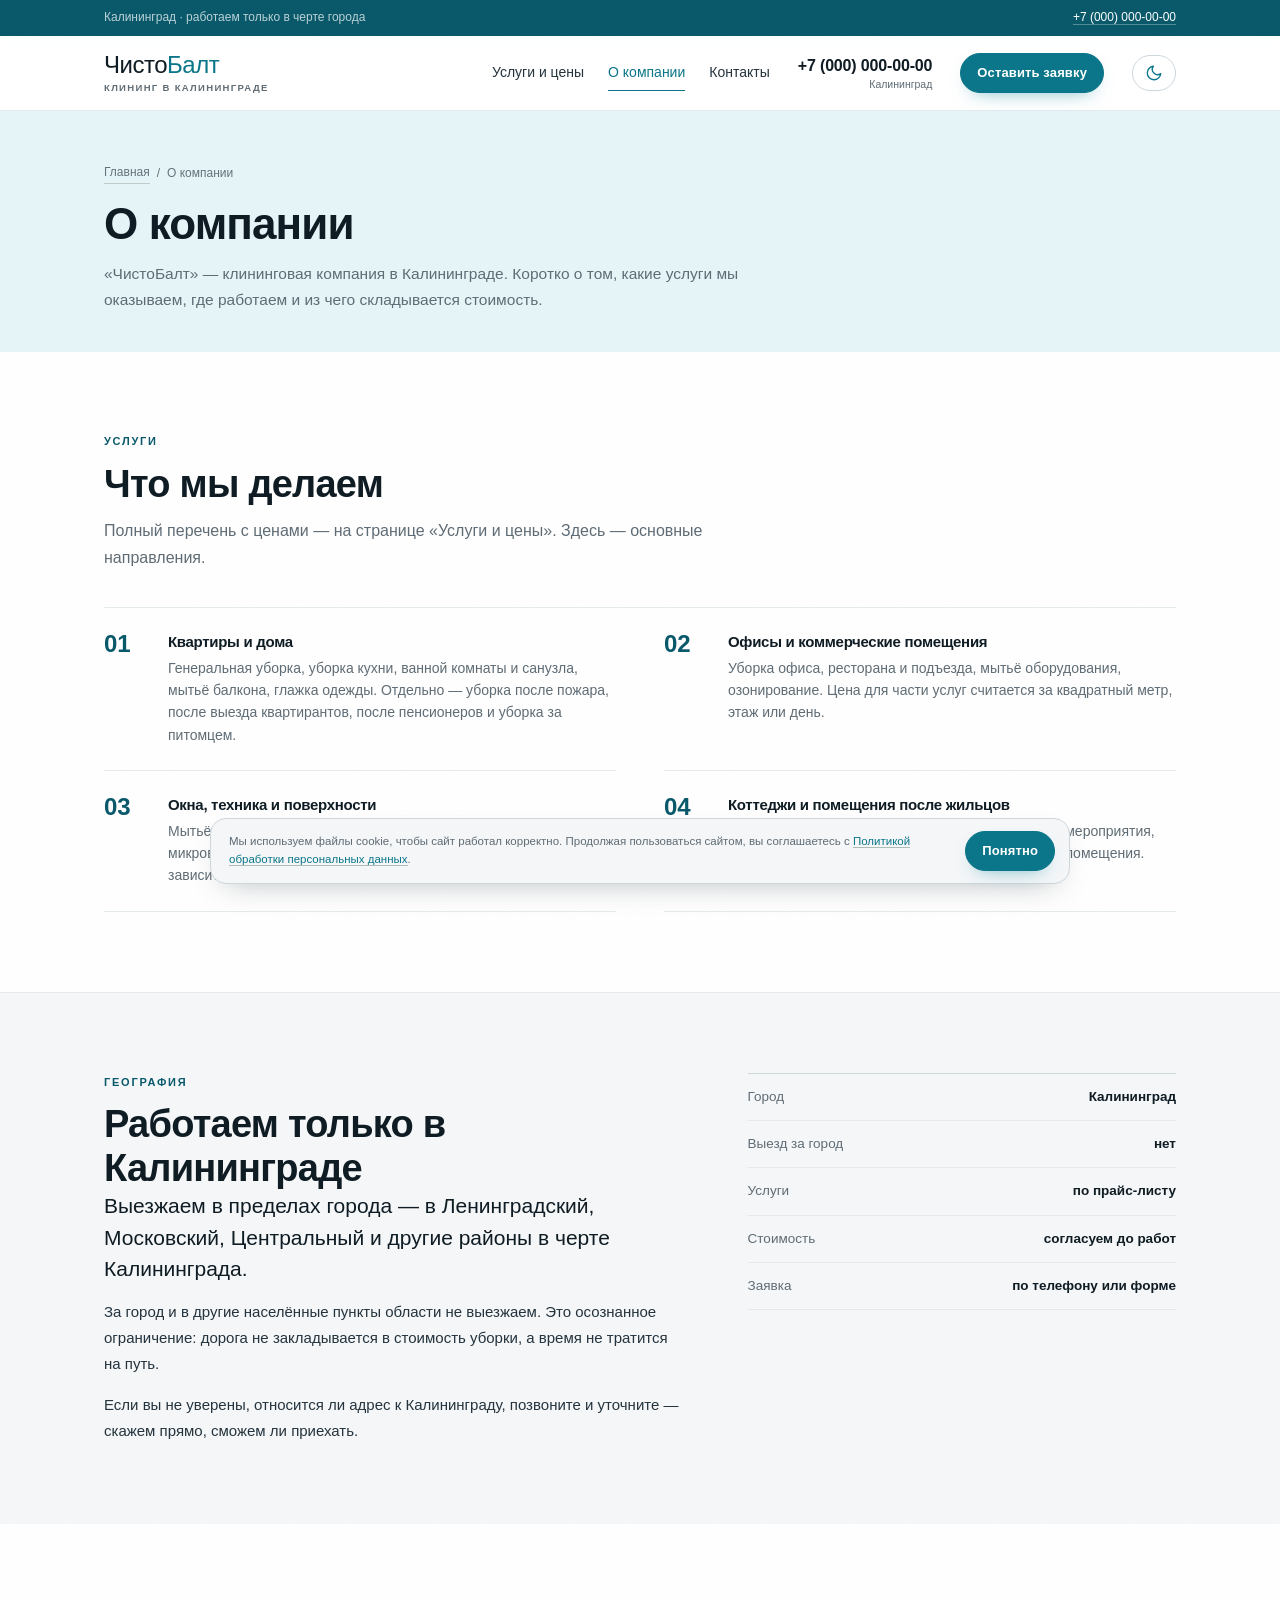
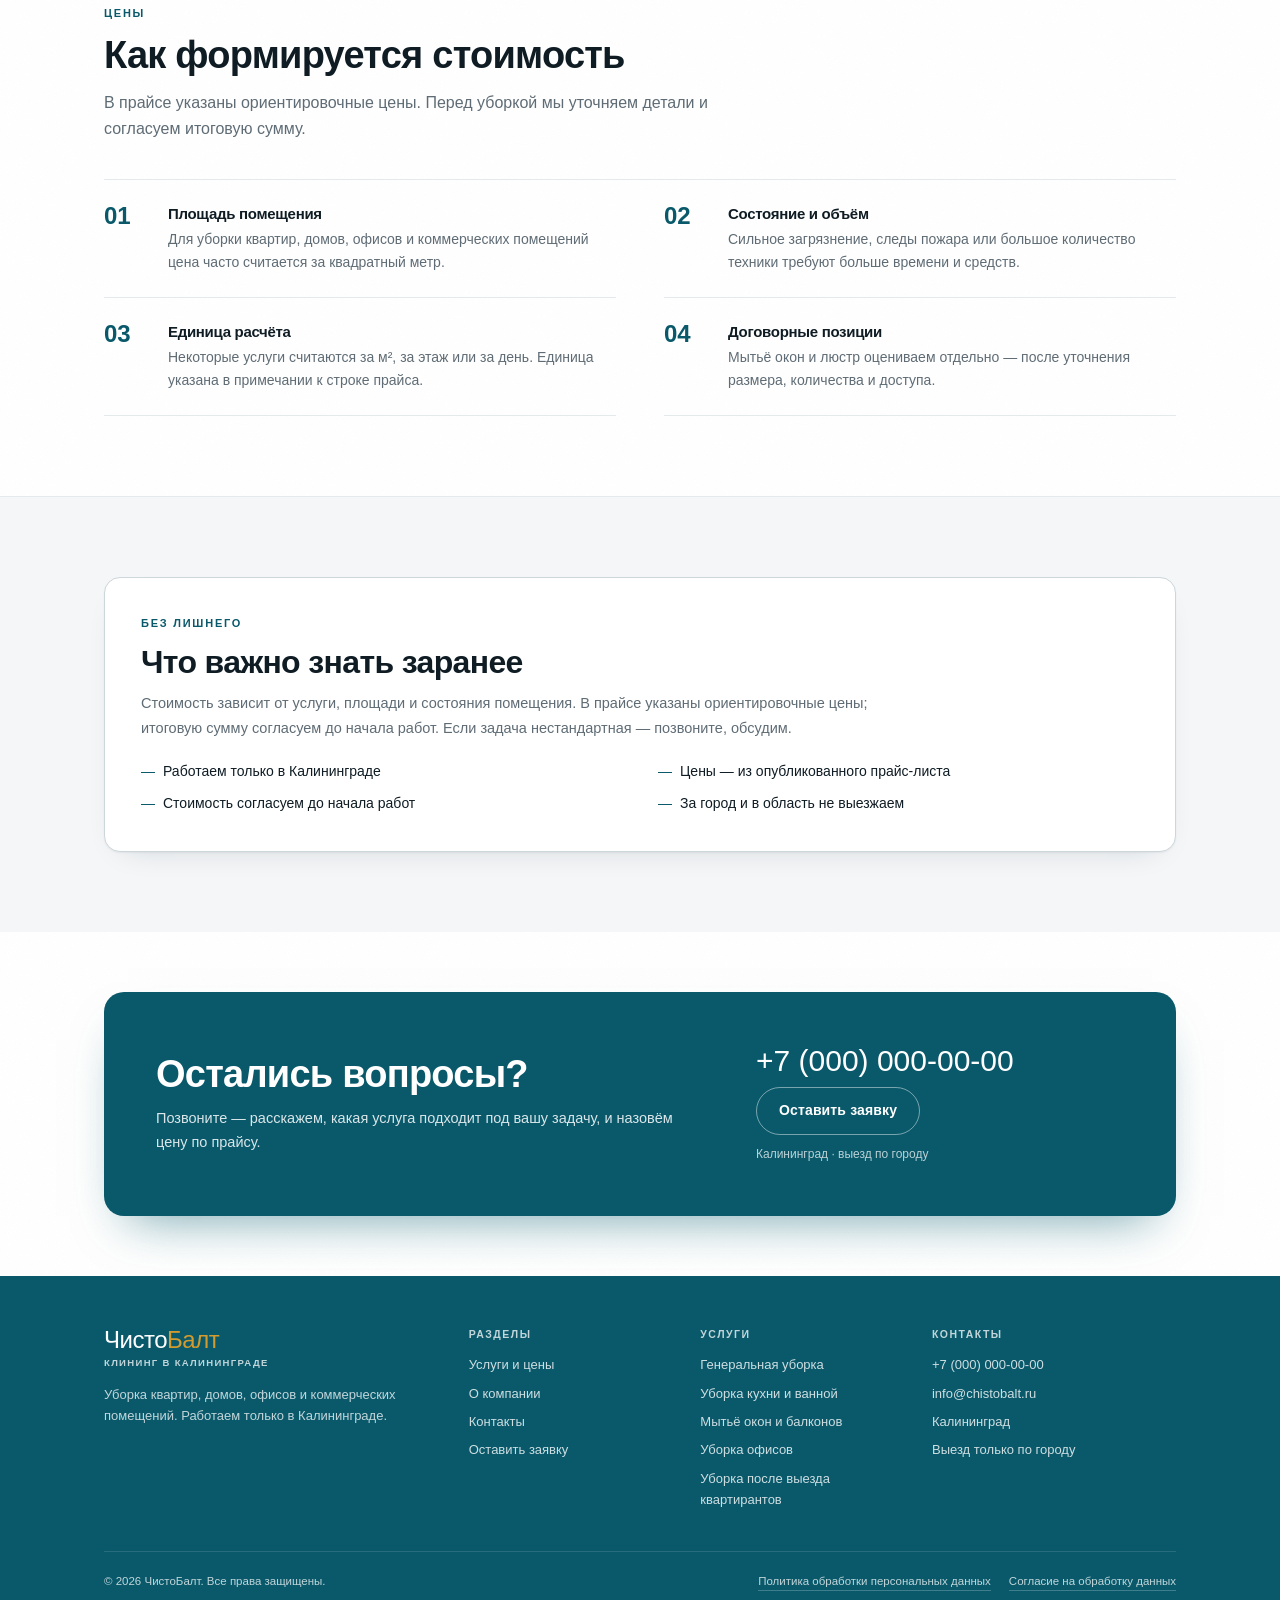
==== commit 99745dae: "Theme toggle: minimal SVG icons (blue moon / white sun); big calculator card in secondary aqua tint " ====
--- a/about.html
+++ b/about.html
@@ -38,7 +38,7 @@
 
       <a class="btn btn--primary btn--sm header__cta" href="contacts.html#form">Оставить заявку</a>
 
-      <button class="btn theme-toggle" type="button" id="themeToggle" aria-label="Переключить тему оформления" aria-pressed="false">🌙</button>
+      <button class="btn theme-toggle" type="button" id="themeToggle" aria-label="Переключить тему оформления" aria-pressed="false"><svg class="theme-toggle__icon theme-toggle__icon--moon" viewBox="0 0 24 24" width="18" height="18" aria-hidden="true"><path d="M21 12.79A9 9 0 1 1 11.21 3 7 7 0 0 0 21 12.79z"/></svg><svg class="theme-toggle__icon theme-toggle__icon--sun" viewBox="0 0 24 24" width="18" height="18" aria-hidden="true"><circle cx="12" cy="12" r="4"/><path d="M12 2v2M12 20v2M4.93 4.93l1.41 1.41M17.66 17.66l1.41 1.41M2 12h2M20 12h2M4.93 19.07l1.41-1.41M17.66 6.34l1.41-1.41"/></svg></button>
 
       <button class="burger" type="button" id="burger" aria-label="Открыть меню" aria-expanded="false" aria-controls="nav">
         <span></span><span></span><span></span>
--- a/styles.css
+++ b/styles.css
@@ -4,21 +4,24 @@
    ========================================================= */
 
 :root {
-  --paper: #f5f1e8;
-  --surface: #fffdf8;
-  --ink: #23211c;
-  --ink-soft: #3c382f;
-  --muted: #6d675c;
-  --line: #ddd5c6;
-  --line-strong: #c6bcaa;
-  --green: #25503c;
-  --green-dark: #18382a;
-  --green-soft: #e8eee7;
-  --terra: #b45a34;
-  --gold: #b98a35;
-  --danger: #a33a2a;
-  --serif: Georgia, "Times New Roman", "PT Serif", serif;
+  --paper: #ffffff;
+  --surface: #f4f6f8;
+  --card: #ffffff;
+  --ink: #0f1c24;
+  --ink-soft: #24333d;
+  --muted: #5f6c75;
+  --line: #e4e9ec;
+  --line-strong: #ccd6db;
+  --green: #0b7689;
+  --green-dark: #09596b;
+  --green-soft: #e5f4f7;
+  --terra: #09596b;
+  --gold: #d19b2f;
+  --danger: #cc3f3f;
+  --serif: var(--sans);
   --sans: "Segoe UI", -apple-system, BlinkMacSystemFont, Roboto, Arial, sans-serif;
+  --shadow: 0 1px 2px rgba(15, 28, 36, 0.05), 0 12px 32px -20px rgba(15, 28, 36, 0.2);
+  --radius: 16px;
   --container: 1120px;
 }
 
@@ -112,9 +115,9 @@
 h1,
 h2,
 h3 {
-  font-family: var(--serif);
-  font-weight: 400;
-  letter-spacing: -0.01em;
+  font-family: var(--sans);
+  font-weight: 700;
+  letter-spacing: -0.02em;
 }
 
 h1 {
@@ -259,23 +262,56 @@
 
 /* Кнопка переключения темы */
 .theme-toggle {
-  min-height: 40px;
-  padding: 0 14px;
-  font-size: 16px;
+  min-height: 36px;
+  min-width: 44px;
+  padding: 0 10px;
+  display: inline-flex;
+  align-items: center;
+  justify-content: center;
   background: transparent;
   border: 1px solid var(--line-strong);
-  color: var(--ink-soft);
-  border-radius: 4px;
+  color: var(--green);
+  border-radius: 999px;
 }
 
 .theme-toggle:hover {
-  border-color: var(--ink-soft);
-  color: var(--ink);
+  border-color: var(--green);
+  background: var(--green-soft);
+  color: var(--green-dark);
 }
 
 [data-theme="dark"] .theme-toggle {
   border-color: var(--line-strong);
-  color: var(--ink-soft);
+  color: #ffffff;
+}
+
+[data-theme="dark"] .theme-toggle:hover {
+  border-color: #ffffff;
+  background: rgba(255, 255, 255, 0.08);
+  color: #ffffff;
+}
+
+.theme-toggle__icon {
+  display: block;
+  width: 18px;
+  height: 18px;
+  fill: none;
+  stroke: currentColor;
+  stroke-width: 1.8;
+  stroke-linecap: round;
+  stroke-linejoin: round;
+}
+
+.theme-toggle__icon--sun {
+  display: none;
+}
+
+[data-theme="dark"] .theme-toggle__icon--sun {
+  display: block;
+}
+
+[data-theme="dark"] .theme-toggle__icon--moon {
+  display: none;
 }
 
 /* ---------- Top bar ---------- */
@@ -836,7 +872,7 @@
 .footer {
   padding: 52px 0 24px;
   background: var(--green-dark);
-  color: rgba(255, 255, 255, 0.68);
+  color: rgba(255, 255, 255, 0.8);
 }
 
 .footer__grid {
@@ -854,7 +890,7 @@
 }
 
 .footer .logo__sub {
-  color: rgba(255, 255, 255, 0.62);
+  color: rgba(255, 255, 255, 0.75);
 }
 
 .footer__about {
@@ -862,7 +898,7 @@
   margin-top: 16px;
   font-size: 13px;
   line-height: 1.65;
-  color: rgba(255, 255, 255, 0.55);
+  color: rgba(255, 255, 255, 0.75);
 }
 
 .footer h3 {
@@ -872,7 +908,7 @@
   font-weight: 700;
   letter-spacing: 0.14em;
   text-transform: uppercase;
-  color: rgba(255, 255, 255, 0.6);
+  color: rgba(255, 255, 255, 0.75);
 }
 
 .footer__list {
@@ -897,7 +933,7 @@
   border-top: 1px solid rgba(255, 255, 255, 0.12);
   font-size: 11.5px;
   line-height: 1.6;
-  color: rgba(255, 255, 255, 0.62);
+  color: rgba(255, 255, 255, 0.75);
 }
 
 .footer__legal {
@@ -907,7 +943,7 @@
 }
 
 .footer__legal a {
-  color: rgba(255, 255, 255, 0.6);
+  color: rgba(255, 255, 255, 0.75);
   border-bottom: 1px solid rgba(255, 255, 255, 0.22);
 }
 
@@ -1009,6 +1045,38 @@
   font-size: 11px;
   font-weight: 400;
   color: var(--muted);
+}
+
+/* Современный слой: прайс как карточка на светлой странице */
+.price-table {
+  border: 1px solid var(--line);
+  border-top-color: var(--line-strong);
+  border-radius: var(--radius);
+  background: var(--card);
+  overflow: hidden;
+  box-shadow: var(--shadow);
+}
+
+.price-row,
+.price-row--head {
+  padding-left: 22px;
+  padding-right: 22px;
+}
+
+.price-row--head {
+  background: var(--surface);
+}
+
+.price-row:last-child {
+  border-bottom: 0;
+}
+
+@media (max-width: 640px) {
+  .price-row,
+  .price-row--head {
+    padding-left: 14px;
+    padding-right: 14px;
+  }
 }
 
 .price-row__note {
@@ -2165,19 +2233,20 @@
 /* ---------- Тёмная тема ---------- */
 
 [data-theme="dark"] {
-  --paper: #1c1914;
-  --surface: #23201a;
-  --ink: #f1eade;
-  --ink-soft: #e3dccb;
-  --muted: #9d9486;
-  --line: #3c3429;
-  --line-strong: #5d5244;
-  --green: #5a8a6e;
-  --green-dark: #3d644c;
-  --green-soft: #2a2f27;
-  --terra: #d4835a;
-  --gold: #d9a07e;
-  --danger: #c96b5a;
+  --paper: #0f1417;
+  --surface: #161c21;
+  --card: #1a2025;
+  --ink: #edf2f4;
+  --ink-soft: #d6dee2;
+  --muted: #8fa0aa;
+  --line: #293238;
+  --line-strong: #45525a;
+  --green: #46c8dc;
+  --green-dark: #0e3d47;
+  --green-soft: #12333b;
+  --terra: #63d3e4;
+  --gold: #e0b447;
+  --danger: #e26969;
 
   background-color: var(--paper);
   color: var(--ink);
@@ -2188,7 +2257,7 @@
 }
 
 [data-theme="dark"] .header {
-  background: rgba(28, 25, 20, 0.97);
+  background: rgba(15, 20, 23, 0.9);
   border-bottom-color: var(--line);
 }
 
@@ -2202,8 +2271,12 @@
 [data-theme="dark"] .footer__grid > div > p,
 [data-theme="dark"] .price-table,
 [data-theme="dark"] .section--alt {
+  background: var(--card);
+  border-color: var(--line);
+}
+
+[data-theme="dark"] .statbar {
   background: var(--surface);
-  border-color: var(--line);
 }
 
 [data-theme="dark"] .cookie {
@@ -2214,7 +2287,7 @@
 
 [data-theme="dark"] .legal__intro,
 [data-theme="dark"] .estimate-note {
-  background: #2a2720;
+  background: #1c2429;
 }
 
 [data-theme="dark"] img[src*="hero-line"] {
@@ -2225,3 +2298,1277 @@
 html {
   transition: background-color 0.3s ease, color 0.3s ease;
 }
+
+/* =========================================================
+   Блоки главной по структуре референса:
+   полоса фактов, «Что входит», доп-услуги, помещения
+   ========================================================= */
+
+/* ---------- Полоса фактов после hero ---------- */
+
+.statbar {
+  border-top: 1px solid var(--line);
+  border-bottom: 1px solid var(--line);
+  background: var(--surface);
+}
+
+.statbar__list {
+  display: grid;
+  grid-template-columns: repeat(4, minmax(0, 1fr));
+  gap: 0;
+  margin: 0;
+  padding: 0;
+  list-style: none;
+}
+
+.statbar__list li {
+  padding: 22px 26px;
+  border-right: 1px solid var(--line);
+}
+
+.statbar__list li:last-child {
+  border-right: 0;
+}
+
+.statbar__value {
+  display: block;
+  font-family: var(--serif);
+  font-size: 24px;
+  line-height: 1.2;
+  color: var(--green);
+}
+
+.statbar__label {
+  display: block;
+  margin-top: 6px;
+  font-size: 13px;
+  line-height: 1.5;
+  color: var(--muted);
+}
+
+@media (max-width: 860px) {
+  .statbar__list {
+    grid-template-columns: repeat(2, minmax(0, 1fr));
+  }
+
+  .statbar__list li:nth-child(2n) {
+    border-right: 0;
+  }
+
+  .statbar__list li:nth-child(-n+2) {
+    border-bottom: 1px solid var(--line);
+  }
+}
+
+@media (max-width: 520px) {
+  .statbar__list {
+    grid-template-columns: 1fr;
+  }
+
+  .statbar__list li {
+    border-right: 0;
+    border-bottom: 1px solid var(--line);
+  }
+
+  .statbar__list li:last-child {
+    border-bottom: 0;
+  }
+}
+
+/* ---------- «Что входит»: вкладки + раскрывающийся список ---------- */
+
+.included {
+  border: 1px solid var(--line);
+  border-radius: 6px;
+  background: var(--surface);
+}
+
+.included__tabs {
+  display: flex;
+  flex-wrap: wrap;
+  gap: 2px;
+  padding: 10px 10px 0;
+  border-bottom: 1px solid var(--line);
+}
+
+.included__tab {
+  padding: 10px 18px 12px;
+  border: 0;
+  border-bottom: 2px solid transparent;
+  margin-bottom: -1px;
+  background: none;
+  font-family: var(--sans);
+  font-size: 15px;
+  font-weight: 600;
+  color: var(--muted);
+  cursor: pointer;
+  transition: color 0.15s ease, border-color 0.15s ease;
+}
+
+.included__tab:hover {
+  color: var(--ink);
+}
+
+.included__tab.is-active {
+  color: var(--green);
+  border-bottom-color: var(--terra);
+}
+
+.included__panel {
+  display: none;
+}
+
+.included__panel.is-active {
+  display: block;
+  animation: panel-in 0.18s ease;
+}
+
+@keyframes panel-in {
+  from {
+    opacity: 0;
+    transform: translateY(4px);
+  }
+
+  to {
+    opacity: 1;
+    transform: none;
+  }
+}
+
+.included__note {
+  margin-top: 16px;
+  font-size: 14px;
+  color: var(--muted);
+}
+
+.worklist {
+  margin: 0;
+  padding: 6px 20px;
+  list-style: none;
+}
+
+.worklist details {
+  border-bottom: 1px solid var(--line);
+}
+
+.worklist details:last-child {
+  border-bottom: 0;
+}
+
+.worklist summary {
+  display: flex;
+  align-items: center;
+  gap: 10px;
+  padding: 15px 2px;
+  font-size: 15px;
+  font-weight: 600;
+  color: var(--ink);
+  cursor: pointer;
+  list-style: none;
+  transition: color 0.15s ease;
+}
+
+.worklist summary::-webkit-details-marker {
+  display: none;
+}
+
+.worklist summary::after {
+  content: "+";
+  margin-left: auto;
+  font-size: 18px;
+  color: var(--terra);
+  transition: transform 0.15s ease;
+}
+
+.worklist details[open] summary::after {
+  transform: rotate(45deg);
+}
+
+.worklist summary:hover {
+  color: var(--green);
+}
+
+.worklist__text {
+  padding: 0 2px 15px;
+  font-size: 14px;
+  line-height: 1.6;
+  color: var(--muted);
+  max-width: 640px;
+}
+
+@media (max-width: 640px) {
+  .included {
+    border-right: 0;
+    border-left: 0;
+    border-radius: 0;
+  }
+
+  .included__tab {
+    padding: 9px 12px 10px;
+    font-size: 14px;
+  }
+}
+
+/* ---------- Доп-услуги: сетка карточек ---------- */
+
+.extras {
+  display: grid;
+  grid-template-columns: repeat(4, minmax(0, 1fr));
+  gap: 16px;
+}
+
+.extra-card {
+  display: flex;
+  flex-direction: column;
+  gap: 6px;
+  padding: 18px 18px 16px;
+  border: 1px solid var(--line);
+  border-radius: 6px;
+  background: var(--paper);
+  color: var(--ink);
+  text-decoration: none;
+  transition: border-color 0.15s ease, color 0.15s ease, background-color 0.15s ease;
+}
+
+.extra-card:hover {
+  border-color: var(--terra);
+  color: var(--ink);
+}
+
+.extra-card__title {
+  font-size: 15px;
+  font-weight: 700;
+}
+
+.extra-card__price {
+  font-size: 17px;
+  font-weight: 700;
+  color: var(--green);
+}
+
+.extra-card__meta {
+  font-size: 12.5px;
+  color: var(--muted);
+}
+
+@media (max-width: 960px) {
+  .extras {
+    grid-template-columns: repeat(3, minmax(0, 1fr));
+  }
+}
+
+@media (max-width: 640px) {
+  .extras {
+    grid-template-columns: repeat(2, minmax(0, 1fr));
+    gap: 12px;
+  }
+}
+
+/* ---------- Уборка по помещениям ---------- */
+
+.rooms {
+  display: grid;
+  grid-template-columns: repeat(5, minmax(0, 1fr));
+  gap: 16px;
+}
+
+.room-card {
+  display: flex;
+  flex-direction: column;
+  padding: 20px 18px 16px;
+  border: 1px solid var(--line);
+  border-radius: 6px;
+  background: var(--surface);
+  color: var(--ink);
+  text-decoration: none;
+  transition: border-color 0.15s ease;
+}
+
+.room-card:hover {
+  border-color: var(--green);
+}
+
+.room-card__badge {
+  align-self: flex-start;
+  padding: 3px 10px;
+  border: 1px solid var(--line);
+  border-radius: 3px;
+  background: var(--green-soft);
+  font-size: 13px;
+  font-weight: 700;
+  color: var(--green);
+}
+
+.room-card h3 {
+  margin-top: 12px;
+  font-size: 18px;
+  line-height: 1.3;
+}
+
+.room-card__meta {
+  margin-top: 4px;
+  font-size: 12.5px;
+  color: var(--muted);
+}
+
+.room-card ul {
+  margin: 12px 0 14px;
+  padding: 0;
+  list-style: none;
+  font-size: 13.5px;
+  line-height: 1.6;
+  color: var(--muted);
+}
+
+.room-card ul li::before {
+  content: "—";
+  margin-right: 7px;
+  color: var(--terra);
+}
+
+.room-card__more {
+  margin-top: auto;
+  font-size: 13.5px;
+  font-weight: 600;
+  color: var(--green);
+  border-bottom: 1px solid rgba(37, 80, 60, 0.35);
+  align-self: flex-start;
+  padding-bottom: 2px;
+  transition: color 0.15s ease, border-color 0.15s ease;
+}
+
+.room-card:hover .room-card__more {
+  color: var(--terra);
+  border-color: var(--terra);
+}
+
+@media (max-width: 1000px) {
+  .rooms {
+    grid-template-columns: repeat(3, minmax(0, 1fr));
+  }
+}
+
+@media (max-width: 640px) {
+  .rooms {
+    grid-template-columns: repeat(2, minmax(0, 1fr));
+    gap: 12px;
+  }
+}
+
+@media (max-width: 440px) {
+  .rooms {
+    grid-template-columns: 1fr;
+  }
+}
+
+/* ---------- Итоговая строка основного списка услуг ---------- */
+
+.service-list__foot {
+  display: flex;
+  flex-wrap: wrap;
+  align-items: center;
+  gap: 14px 26px;
+  margin-top: 28px;
+}
+
+.service-list__hint {
+  font-size: 14px;
+  color: var(--muted);
+}
+
+/* =========================================================
+   Калькулятор, «цена по фото», карта, слоты для данных
+   ========================================================= */
+
+/* ---------- Калькулятор в hero ---------- */
+
+.calc {
+  border: 1px solid var(--line);
+  border-radius: 8px;
+  background: var(--surface);
+  padding: 22px 22px 20px;
+  box-shadow: 0 18px 44px -30px rgba(24, 56, 42, 0.45);
+}
+
+.calc__title {
+  margin: 0 0 14px;
+  font-family: var(--serif);
+  font-size: 22px;
+  color: var(--ink);
+}
+
+.calc__field {
+  margin-bottom: 12px;
+}
+
+.calc__field label {
+  display: block;
+  margin-bottom: 5px;
+  font-size: 13px;
+  font-weight: 600;
+  color: var(--ink-soft);
+}
+
+.calc select,
+.calc input[type="number"],
+.calc input[type="text"],
+.calc input[type="tel"] {
+  width: 100%;
+  padding: 10px 12px;
+  border: 1px solid var(--line-strong);
+  border-radius: 4px;
+  background: var(--paper);
+  color: var(--ink);
+  font-family: var(--sans);
+  font-size: 14px;
+}
+
+.calc select:focus,
+.calc input:focus {
+  outline: 2px solid var(--terra);
+  outline-offset: 1px;
+}
+
+.calc__extras {
+  margin: 14px 0 12px;
+  padding: 10px 14px 8px;
+  border: 1px solid var(--line);
+  border-radius: 6px;
+}
+
+.calc__extras legend {
+  padding: 0 6px;
+  font-size: 12.5px;
+  font-weight: 700;
+  color: var(--ink-soft);
+}
+
+.calc__extras label {
+  display: block;
+  padding: 4px 0;
+  font-size: 13.5px;
+  line-height: 1.4;
+  cursor: pointer;
+}
+
+.calc__extras input {
+  margin-right: 8px;
+  accent-color: var(--green);
+}
+
+.calc__total {
+  margin: 8px 0 2px;
+  font-size: 15px;
+}
+
+.calc__total strong {
+  font-family: var(--serif);
+  font-size: 22px;
+  color: var(--green);
+}
+
+.calc__negotiable {
+  margin-left: 8px;
+  font-size: 13px;
+  font-weight: 600;
+  color: var(--terra);
+}
+
+.calc__hint {
+  margin: 2px 0 16px;
+  font-size: 12.5px;
+  color: var(--muted);
+}
+
+.calc__consent {
+  display: flex;
+  align-items: flex-start;
+  gap: 8px;
+  margin: 2px 0 12px;
+  font-size: 12.5px;
+  line-height: 1.45;
+  color: var(--muted);
+  cursor: pointer;
+}
+
+.calc__consent input {
+  margin-top: 2px;
+  accent-color: var(--green);
+}
+
+.calc__consent a {
+  color: inherit;
+}
+
+.calc__error {
+  margin: 0 0 10px;
+  font-size: 13px;
+  color: var(--danger);
+}
+
+.calc__success {
+  margin-top: 14px;
+  padding: 14px 16px;
+  border: 1px solid var(--line);
+  border-radius: 6px;
+  background: var(--green-soft);
+  font-size: 14px;
+  line-height: 1.55;
+}
+
+.calc__success p {
+  margin: 0 0 8px;
+}
+
+.calc__success p:last-child {
+  margin-bottom: 0;
+}
+
+@media (max-width: 960px) {
+  .hero__grid {
+    grid-template-columns: 1fr;
+  }
+
+  .calc {
+    max-width: 560px;
+  }
+}
+
+@media (max-width: 520px) {
+  .calc {
+    padding: 18px 16px 16px;
+  }
+}
+
+/* ---------- Слот под реальные данные владельца ---------- */
+
+.slot {
+  border: 2px dashed var(--line-strong);
+  border-radius: 6px;
+  padding: 22px 24px;
+  background: var(--surface);
+  font-size: 14.5px;
+  line-height: 1.6;
+  color: var(--muted);
+}
+
+.slot strong {
+  color: var(--ink);
+}
+
+.slot-tag {
+  margin-left: 6px;
+  padding: 1px 6px;
+  border: 1px dashed var(--terra);
+  border-radius: 3px;
+  font-size: 11px;
+  color: var(--terra);
+  white-space: nowrap;
+}
+
+/* ---------- «Назовём цену по фото» ---------- */
+
+.price-photo {
+  display: grid;
+  grid-template-columns: minmax(0, 1fr) auto;
+  align-items: center;
+  gap: 36px;
+}
+
+.price-photo h3 {
+  margin: 0 0 12px;
+  font-family: var(--serif);
+  font-size: clamp(26px, 3.4vw, 36px);
+}
+
+.price-photo p {
+  max-width: 540px;
+  margin: 0 0 20px;
+  font-size: 15px;
+  line-height: 1.65;
+  color: var(--muted);
+}
+
+.price-photo__actions {
+  display: flex;
+  flex-wrap: wrap;
+  gap: 10px;
+}
+
+.price-photo__figure {
+  margin: 0;
+  text-align: right;
+}
+
+.price-photo__figure img {
+  width: 280px;
+  height: auto;
+}
+
+.price-photo__figure figcaption {
+  margin-top: 10px;
+  font-size: 12.5px;
+  color: var(--muted);
+}
+
+@media (max-width: 760px) {
+  .price-photo {
+    grid-template-columns: 1fr;
+    gap: 20px;
+  }
+
+  .price-photo__figure {
+    text-align: left;
+  }
+}
+
+/* ---------- Карта города ---------- */
+
+.map-embed {
+  overflow: hidden;
+  border: 1px solid var(--line);
+  border-radius: 6px;
+  background: var(--surface);
+}
+
+.map-embed iframe {
+  display: block;
+  border: 0;
+}
+
+/* =========================================================
+   Современный слой поверх базы: светлая чистая база,
+   скруглённые карточки, мягкие тени, пилюли-кнопки
+   ========================================================= */
+
+body {
+  -webkit-font-smoothing: antialiased;
+  text-rendering: optimizeLegibility;
+}
+
+.header {
+  position: sticky;
+  top: 0;
+  z-index: 60;
+  background: rgba(255, 255, 255, 0.88);
+  backdrop-filter: blur(10px) saturate(150%);
+  -webkit-backdrop-filter: blur(10px) saturate(150%);
+}
+
+[data-theme="dark"] .header {
+  background: rgba(15, 20, 23, 0.88);
+}
+
+/* ---------- Кнопки ---------- */
+
+.btn {
+  border-radius: 999px;
+  font-weight: 600;
+  letter-spacing: 0.01em;
+}
+
+.btn--primary {
+  box-shadow: 0 8px 20px -12px rgba(12, 132, 153, 0.75);
+}
+
+.btn--primary:hover {
+  box-shadow: 0 10px 24px -12px rgba(9, 95, 112, 0.85);
+}
+
+.btn--primary:active,
+.btn--secondary:active {
+  transform: translateY(1px);
+}
+
+.btn--secondary {
+  background: var(--card);
+  box-shadow: 0 1px 2px rgba(15, 28, 36, 0.06);
+}
+
+.btn--secondary:hover {
+  background: var(--surface);
+}
+
+[data-theme="dark"] .btn--secondary {
+  background: var(--surface);
+}
+
+/* ---------- Hero ---------- */
+
+.hero {
+  border-bottom: 0;
+  background: var(--green-soft);
+}
+
+.hero__figure,
+.calc {
+  background: var(--card);
+  border-color: transparent;
+  border-radius: 20px;
+  box-shadow: var(--shadow);
+}
+
+.hero__figure {
+  padding: 12px;
+}
+
+.hero__figure img {
+  border-radius: 12px;
+}
+
+.hero__note {
+  display: inline-block;
+  padding: 8px 14px;
+  border-radius: 999px;
+  background: var(--card);
+  color: var(--muted);
+}
+
+.hero h1 em {
+  color: var(--green);
+}
+
+/* ---------- Калькулятор ---------- */
+
+.calc {
+  padding: 24px;
+}
+
+.calc select,
+.calc input[type="number"],
+.calc input[type="text"],
+.calc input[type="tel"] {
+  border-radius: 10px;
+  border-color: var(--line);
+  background: var(--paper);
+  transition: border-color 0.15s ease, box-shadow 0.15s ease;
+}
+
+.calc select:hover,
+.calc input[type="number"]:hover,
+.calc input[type="text"]:hover,
+.calc input[type="tel"]:hover {
+  border-color: var(--line-strong);
+}
+
+.calc__extras {
+  border-radius: 12px;
+  background: var(--surface);
+}
+
+.calc__total {
+  padding: 12px 14px;
+  border-radius: 12px;
+  background: var(--green-soft);
+}
+
+.calc__success {
+  border-radius: 12px;
+  box-shadow: var(--shadow);
+}
+
+/* ---------- Полоса фактов ---------- */
+
+.statbar {
+  background: transparent;
+  border-top: 0;
+}
+
+[data-theme="dark"] .statbar {
+  background: transparent;
+  border-top: 0;
+}
+
+.statbar__list li {
+  border-right-color: var(--line);
+}
+
+.statbar__value {
+  font-weight: 800;
+  letter-spacing: -0.02em;
+}
+
+/* ---------- «Что входит»: пилюли-вкладки ---------- */
+
+.included {
+  border-radius: 16px;
+  box-shadow: var(--shadow);
+}
+
+.included__tabs {
+  gap: 6px;
+  padding: 12px 12px 0;
+  border-bottom: 0;
+}
+
+.included__tab {
+  padding: 9px 18px;
+  border-radius: 999px;
+  transition: background-color 0.15s ease, color 0.15s ease;
+}
+
+.included__tab:hover {
+  background: var(--surface);
+  color: var(--ink);
+}
+
+.included__tab.is-active {
+  background: var(--green);
+  color: #fff;
+  border-bottom-color: transparent;
+}
+
+[data-theme="dark"] .included__tab.is-active {
+  background: var(--green);
+  color: #0f1417;
+}
+
+.included__panel.is-active {
+  padding: 4px 12px 10px;
+}
+
+.worklist {
+  padding: 0 8px;
+}
+
+.worklist details {
+  border-radius: 12px;
+}
+
+.worklist summary {
+  border-radius: 12px;
+  padding: 13px 14px;
+  transition: background-color 0.15s ease;
+}
+
+.worklist summary:hover {
+  background: var(--surface);
+}
+
+.worklist details[open] summary {
+  background: var(--surface);
+}
+
+.worklist__text {
+  padding: 0 14px 14px;
+}
+
+.included__note {
+  margin-top: 18px;
+}
+
+/* ---------- Карточки доп-услуг и помещений ---------- */
+
+.extras,
+.rooms {
+  gap: 18px;
+}
+
+.extra-card,
+.room-card {
+  border-radius: var(--radius);
+  background: var(--card);
+  box-shadow: var(--shadow);
+  transition: transform 0.15s ease, border-color 0.15s ease, box-shadow 0.15s ease;
+}
+
+.extra-card:hover,
+.room-card:hover {
+  border-color: var(--green);
+  transform: translateY(-2px);
+  box-shadow: 0 16px 36px -20px rgba(15, 28, 36, 0.28);
+}
+
+.room-card__badge {
+  border-radius: 999px;
+  border-color: transparent;
+}
+
+.room-card h3 {
+  font-weight: 700;
+}
+
+@media (max-width: 640px) {
+  .extras,
+  .rooms {
+    gap: 12px;
+  }
+}
+
+/* ---------- Список основных услуг: карточка-контейнер ---------- */
+
+.service-list {
+  border: 1px solid var(--line);
+  border-radius: var(--radius);
+  background: var(--card);
+  overflow: hidden;
+  box-shadow: var(--shadow);
+}
+
+.service-row {
+  padding: 22px 24px;
+}
+
+.service-row:hover {
+  background: var(--surface);
+}
+
+.service-row:last-child {
+  border-bottom: 0;
+}
+
+@media (max-width: 640px) {
+  .service-row {
+    padding: 18px 16px;
+    gap: 12px 20px;
+  }
+}
+
+/* ---------- Принципы и шаги ---------- */
+
+.principle__num {
+  font-weight: 800;
+}
+
+.steps {
+  gap: 16px;
+  border-top: 0;
+}
+
+.step,
+.step:last-child {
+  padding: 0;
+  border: 0;
+}
+
+.step {
+  border: 1px solid var(--line);
+  border-radius: var(--radius);
+  background: var(--card);
+  padding: 22px !important;
+  box-shadow: var(--shadow);
+  transition: transform 0.15s ease, border-color 0.15s ease;
+}
+
+.step:hover {
+  border-color: var(--green);
+  transform: translateY(-2px);
+}
+
+.step__num {
+  font-family: var(--sans);
+  font-weight: 800;
+  font-size: 15px;
+  line-height: 1;
+  color: #fff;
+  display: inline-flex;
+  align-items: center;
+  justify-content: center;
+  min-width: 34px;
+  height: 34px;
+  margin-bottom: 14px;
+  border-radius: 999px;
+  background: var(--green);
+}
+
+.steps {
+  display: grid;
+  grid-template-columns: repeat(4, minmax(0, 1fr));
+}
+
+@media (max-width: 900px) {
+  .steps {
+    grid-template-columns: repeat(2, minmax(0, 1fr));
+  }
+}
+
+@media (max-width: 560px) {
+  .steps {
+    grid-template-columns: 1fr;
+  }
+}
+
+/* ---------- FAQ: карточки ---------- */
+
+.faq {
+  border-top: 0;
+}
+
+.faq details {
+  border: 1px solid var(--line);
+  border-radius: 14px;
+  background: var(--card);
+  margin-bottom: 10px;
+  padding: 2px 18px;
+  box-shadow: var(--shadow);
+  transition: border-color 0.15s ease;
+}
+
+.faq details:hover,
+.faq details[open] {
+  border-color: var(--green);
+}
+
+.faq summary {
+  padding: 14px 2px;
+}
+
+.faq summary::after {
+  color: var(--green);
+}
+
+@media (max-width: 640px) {
+  .faq details {
+    padding: 0 14px;
+  }
+}
+
+/* ---------- CTA и прочие поверхности ---------- */
+
+.cta {
+  border-radius: 20px;
+  background: var(--green-dark);
+  box-shadow: 0 24px 48px -24px rgba(9, 95, 112, 0.6);
+}
+
+.cta p {
+  color: rgba(255, 255, 255, 0.85);
+}
+
+[data-theme="dark"] .cta {
+  background: var(--green-dark);
+}
+
+.map-embed,
+.slot {
+  border-radius: var(--radius);
+}
+
+.map-embed {
+  box-shadow: var(--shadow);
+}
+
+.cookie {
+  border-radius: 16px;
+  box-shadow: 0 12px 32px -16px rgba(15, 28, 36, 0.35);
+}
+
+.price-photo__figure img {
+  border-radius: 0;
+}
+
+.price-photo h3 {
+  font-weight: 700;
+}
+
+/* Кнопки-ссылки на внешние шаблоны-заглушки сохраняют акцент */
+.price-photo__secondary,
+.btn--light {
+  border-radius: 999px;
+}
+
+/* ---------- Прочие страницы: карточная поверхность ---------- */
+
+.guarantee,
+.form-card,
+.map-card,
+.requisites,
+.legal__requisites,
+.legal__intro,
+.estimate-note {
+  background: var(--card);
+  border-radius: var(--radius);
+  box-shadow: var(--shadow);
+}
+
+[data-theme="dark"] .guarantee,
+[data-theme="dark"] .form-card,
+[data-theme="dark"] .map-card,
+[data-theme="dark"] .requisites,
+[data-theme="dark"] .legal__requisites,
+[data-theme="dark"] .legal__intro,
+[data-theme="dark"] .estimate-note {
+  background: var(--card);
+  border-color: var(--line);
+}
+
+.form-card input,
+.form-card select,
+.form-card textarea {
+  border-radius: 10px;
+}
+
+.page-hero,
+.hero,
+.section--alt {
+  border-bottom: 0;
+}
+
+.page-hero {
+  background: var(--green-soft);
+  margin-bottom: 0;
+}
+
+.breadcrumbs {
+  opacity: 0.95;
+}
+
+/* =========================================================
+   Hero с фото + большой калькулятор «квадратом»
+   ========================================================= */
+
+.hero--photo {
+  position: relative;
+  padding: clamp(72px, 11vw, 128px) 0 clamp(64px, 9vw, 112px);
+  background-image: url("assets/hero-apartment.jpg");
+  background-size: cover;
+  background-position: center;
+  isolation: isolate;
+}
+
+.hero--photo::before {
+  content: "";
+  position: absolute;
+  inset: 0;
+  z-index: -1;
+  background: linear-gradient(100deg, rgba(9, 32, 40, 0.9) 0%, rgba(9, 32, 40, 0.74) 55%, rgba(9, 32, 40, 0.45) 100%);
+}
+
+.hero--photo .overline {
+  color: rgba(255, 255, 255, 0.85);
+}
+
+.hero--photo h1 {
+  color: #ffffff;
+  max-width: 640px;
+}
+
+.hero--photo h1 em {
+  color: #8fdde9;
+}
+
+.hero--photo .hero__lead {
+  color: rgba(255, 255, 255, 0.92);
+}
+
+.hero--photo .hero__note {
+  background: rgba(255, 255, 255, 0.14);
+  border: 1px solid rgba(255, 255, 255, 0.28);
+  color: #ffffff;
+  backdrop-filter: blur(4px);
+  -webkit-backdrop-filter: blur(4px);
+}
+
+.hero--photo .btn--secondary {
+  background: rgba(255, 255, 255, 0.12);
+  border: 1px solid rgba(255, 255, 255, 0.4);
+  color: #ffffff;
+  box-shadow: none;
+  backdrop-filter: blur(4px);
+  -webkit-backdrop-filter: blur(4px);
+}
+
+.hero--photo .btn--secondary:hover {
+  background: rgba(255, 255, 255, 0.22);
+}
+
+/* ---------- Большой калькулятор «квадратом» (отдельный блок под hero) ---------- */
+
+.calc--big {
+  border: 0;
+  display: block;
+  border-radius: 28px;
+  background: var(--green-soft);
+  padding: clamp(28px, 4.5vw, 48px);
+  box-shadow: 0 2px 4px rgba(15, 28, 36, 0.05), 0 24px 64px -32px rgba(15, 28, 36, 0.35);
+}
+
+.raschet {
+  background: var(--paper);
+}
+
+.calc__head {
+  max-width: 660px;
+  margin: 0 0 28px;
+}
+
+.calc__head h2 {
+  margin: 0 0 10px;
+  font-size: clamp(26px, 3.2vw, 36px);
+}
+
+.calc__head p {
+  margin: 0;
+  font-size: 15px;
+  line-height: 1.6;
+  color: var(--muted);
+}
+
+.calc__grid {
+  display: grid;
+  grid-template-columns: 1.05fr 0.95fr;
+  gap: 26px clamp(30px, 4vw, 52px);
+  align-items: start;
+}
+
+.calc__col--side {
+  padding: clamp(18px, 2.4vw, 28px);
+  border-radius: 18px;
+  background: var(--card);
+  box-shadow: var(--shadow);
+}
+
+[data-theme="dark"] .calc--big {
+  background: var(--green-soft);
+  box-shadow: 0 24px 64px -32px rgba(0, 0, 0, 0.55);
+}
+
+.calc__success {
+  grid-column: 1 / -1;
+  background: var(--card);
+  border-color: transparent;
+  box-shadow: var(--shadow);
+}
+
+.calc--big .calc__extras {
+  background: var(--card);
+}
+
+@media (max-width: 900px) {
+  .calc--big {
+    max-width: none;
+  }
+
+  .calc__grid {
+    grid-template-columns: 1fr;
+  }
+
+  .calc__col--side {
+    padding: 18px;
+  }
+}
+
+/* ---------- Фото в блоке «Назовём цену по фото» ---------- */
+
+.price-photo {
+  grid-template-columns: minmax(0, 1fr) minmax(0, 440px);
+}
+
+.price-photo__figure {
+  width: 100%;
+}
+
+.price-photo__figure img {
+  width: 100%;
+  height: auto;
+  aspect-ratio: 4 / 3;
+  object-fit: cover;
+  border-radius: 18px;
+  box-shadow: var(--shadow);
+}
+
+@media (max-width: 760px) {
+  .price-photo {
+    grid-template-columns: 1fr;
+  }
+}
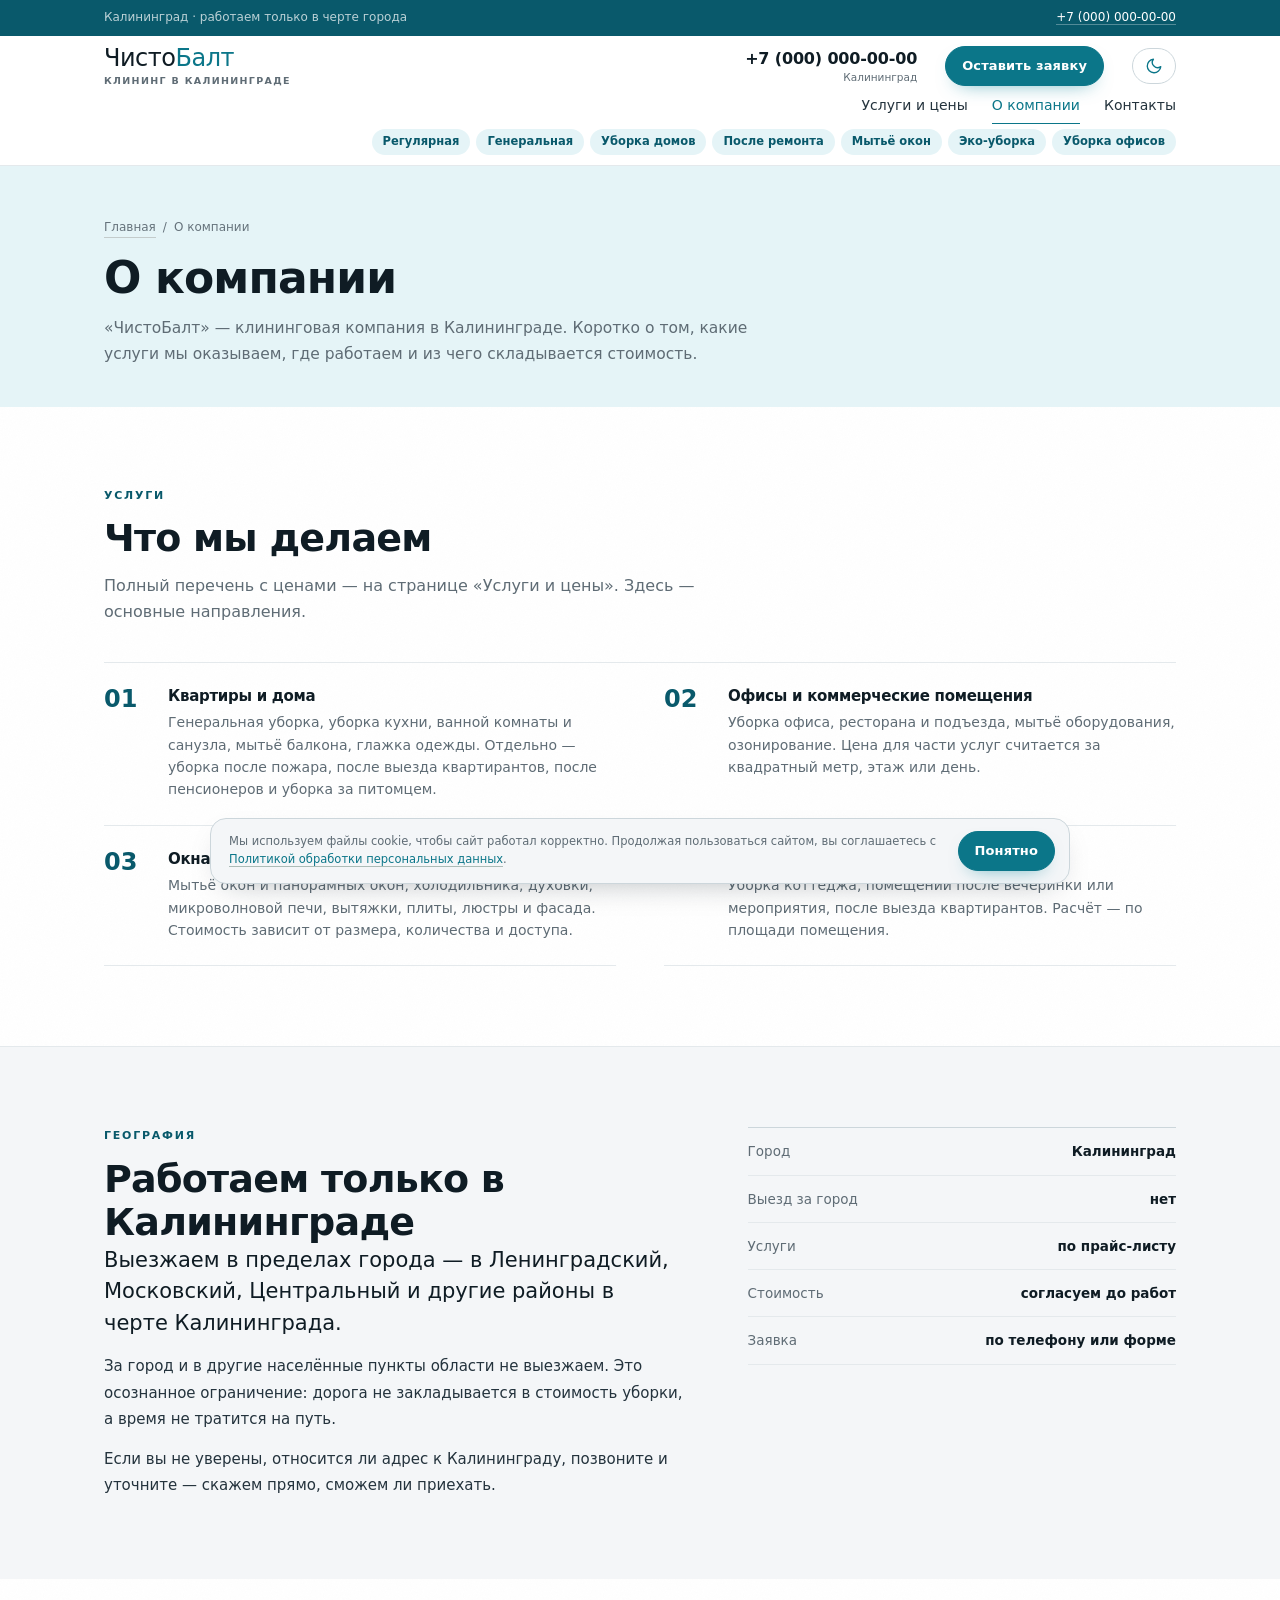
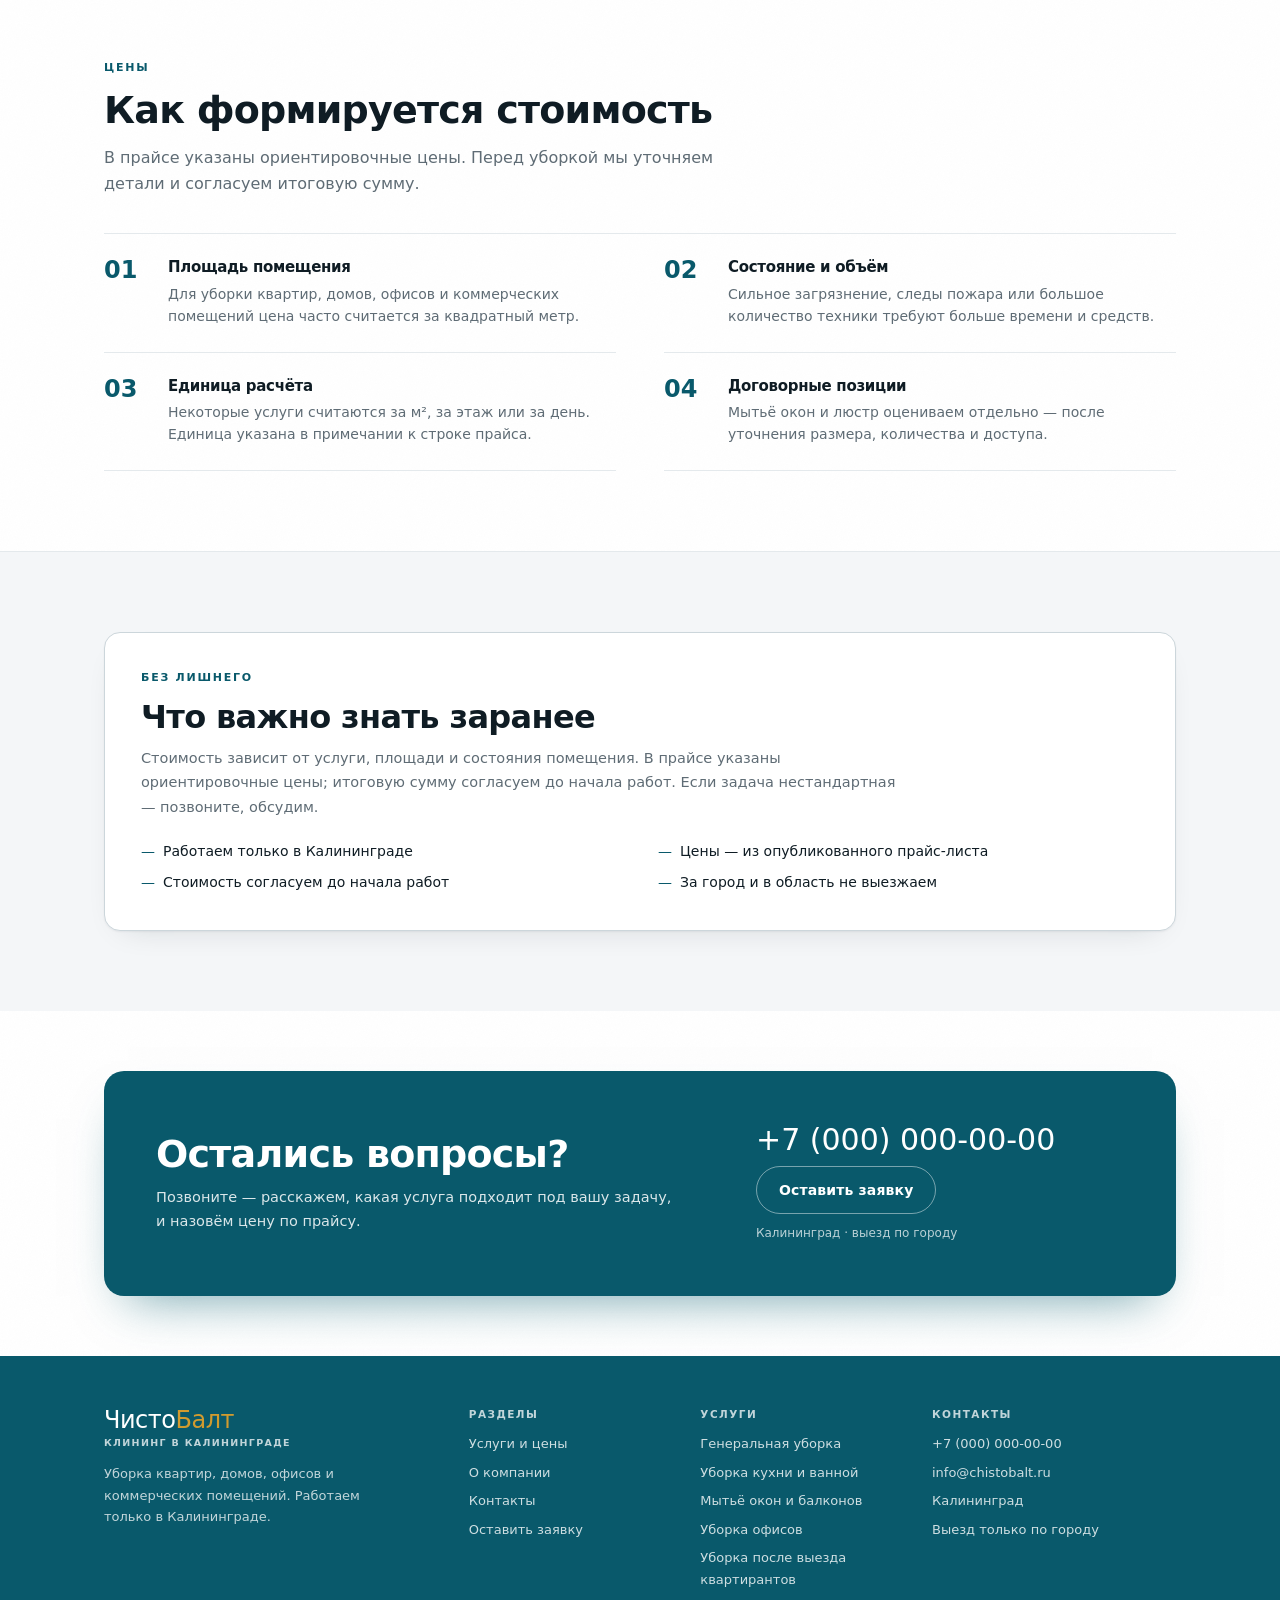
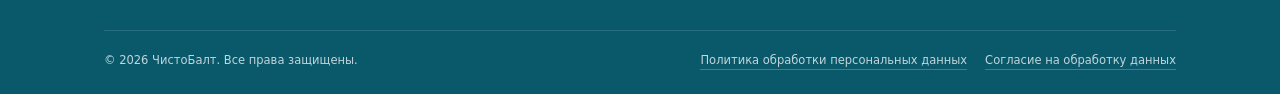
==== commit dac2a0d0: "Возврат доработок: кнопки видов уборки в шапке, быстрый калькулятор в hero, «Что входит» фото-аккорд" ====
--- a/about.html
+++ b/about.html
@@ -26,9 +26,20 @@
       </a>
 
       <nav class="nav" id="nav" aria-label="Основная навигация">
-        <a href="services.html">Услуги и цены</a>
-        <a href="about.html" class="is-current" aria-current="page">О компании</a>
-        <a href="contacts.html">Контакты</a>
+        <div class="nav__main">
+          <a href="services.html">Услуги и цены</a>
+          <a href="about.html" class="is-current" aria-current="page">О компании</a>
+          <a href="contacts.html">Контакты</a>
+        </div>
+        <div class="nav__services" aria-label="Виды уборки">
+          <a href="cleaning-regular.html">Регулярная</a>
+          <a href="cleaning-general.html">Генеральная</a>
+          <a href="cleaning-house.html">Уборка домов</a>
+          <a href="cleaning-post-renovation.html">После ремонта</a>
+          <a href="cleaning-windows.html">Мытьё окон</a>
+          <a href="cleaning-eco.html">Эко-уборка</a>
+          <a href="cleaning-office.html">Уборка офисов</a>
+        </div>
       </nav>
 
       <div class="header__phone">
--- a/styles.css
+++ b/styles.css
@@ -19,7 +19,7 @@
   --gold: #d19b2f;
   --danger: #cc3f3f;
   --serif: var(--sans);
-  --sans: "Segoe UI", -apple-system, BlinkMacSystemFont, Roboto, Arial, sans-serif;
+  --sans: system-ui, -apple-system, BlinkMacSystemFont, "Segoe UI", Roboto, "Helvetica Neue", Arial, sans-serif;
   --shadow: 0 1px 2px rgba(15, 28, 36, 0.05), 0 12px 32px -20px rgba(15, 28, 36, 0.2);
   --radius: 16px;
   --container: 1120px;
@@ -737,8 +737,8 @@
 
 .reviews {
   display: grid;
-  grid-template-columns: repeat(3, minmax(0, 1fr));
-  gap: 0 40px;
+  grid-template-columns: repeat(2, minmax(0, 1fr));
+  gap: 24px;
   border-top: 1px solid var(--line);
 }
 
@@ -767,6 +767,13 @@
   font-size: 12px;
   font-weight: 400;
   color: var(--muted);
+}
+
+.review__stars {
+  margin-bottom: 10px;
+  font-size: 14px;
+  letter-spacing: 3px;
+  color: var(--green);
 }
 
 /* ---------- FAQ ---------- */
@@ -3572,3 +3579,747 @@
     grid-template-columns: 1fr;
   }
 }
+
+/* =========================================================
+   Быстрый калькулятор на главной (квадрат, 3 поля)
+   ========================================================= */
+
+.calc-quick {
+  border-radius: 24px;
+  background: var(--green-soft);
+  padding: clamp(20px, 3vw, 32px);
+  box-shadow: 0 2px 4px rgba(15, 28, 36, 0.05), 0 20px 48px -24px rgba(15, 28, 36, 0.3);
+  max-width: 430px;
+  width: 100%;
+}
+
+.calc-quick__head {
+  margin: 0 0 16px;
+}
+
+.calc-quick__head .overline {
+  color: var(--green-dark);
+  font-size: 11px;
+  font-weight: 700;
+  letter-spacing: 0.14em;
+  text-transform: uppercase;
+}
+
+.calc-quick__head h3 {
+  margin: 6px 0 0;
+  font-size: clamp(20px, 2.4vw, 26px);
+  color: var(--ink);
+}
+
+.calc-quick form {
+  display: flex;
+  flex-direction: column;
+  gap: 12px;
+}
+
+.calc-quick label {
+  display: block;
+  font-size: 12px;
+  font-weight: 600;
+  color: var(--ink-soft);
+  margin-bottom: 4px;
+}
+
+.calc-quick select,
+.calc-quick input[type="number"],
+.calc-quick input[type="tel"] {
+  width: 100%;
+  padding: 10px 12px;
+  border: 1px solid var(--line-strong);
+  border-radius: 10px;
+  background: var(--paper);
+  color: var(--ink);
+  font-family: var(--sans);
+  font-size: 14px;
+  transition: border-color 0.15s ease, box-shadow 0.15s ease;
+}
+
+.calc-quick select:focus,
+.calc-quick input:focus {
+  outline: 2px solid var(--terra);
+  outline-offset: 1px;
+}
+
+.calc-quick .btn {
+  margin-top: 8px;
+  min-height: 44px;
+  font-size: 14px;
+}
+
+[data-theme="dark"] .calc-quick {
+  background: var(--green-soft);
+}
+
+/* =========================================================
+   Что входит в наши уборки — 4 виджета с анимацией фона
+   ========================================================= */
+
+.clean-includes {
+  margin-top: 4px;
+}
+
+.clean-includes__head {
+  text-align: center;
+  margin-bottom: 34px;
+}
+
+.clean-includes__head .overline {
+  color: var(--green-dark);
+  font-size: 11px;
+  font-weight: 700;
+  letter-spacing: 0.14em;
+  text-transform: uppercase;
+}
+
+.clean-includes__head h2 {
+  margin: 8px 0 10px;
+  font-size: clamp(24px, 3vw, 34px);
+  color: var(--ink);
+}
+
+.clean-includes__head p {
+  margin: 0;
+  font-size: 15px;
+  color: var(--muted);
+  max-width: 620px;
+  margin-left: auto;
+  margin-right: auto;
+}
+
+.clean-widgets {
+  display: grid;
+  grid-template-columns: repeat(2, 1fr);
+  gap: 20px;
+}
+
+.clean-widget {
+  position: relative;
+  border-radius: 20px;
+  overflow: hidden;
+  border: 1px solid var(--line);
+  background: var(--paper);
+  box-shadow: var(--shadow);
+  cursor: pointer;
+  transition: transform 0.2s ease, box-shadow 0.2s ease, border-color 0.2s ease;
+  isolation: isolate;
+  display: flex;
+  flex-direction: column;
+}
+
+.clean-widget:hover {
+  transform: translateY(-2px);
+  box-shadow: 0 8px 24px -8px rgba(15, 28, 36, 0.12);
+  border-color: var(--green);
+}
+
+.clean-widget__bg {
+  position: absolute;
+  inset: 0;
+  z-index: 0;
+  opacity: 0;
+  background-size: cover;
+  background-position: center;
+  transition: opacity 0.5s ease;
+  pointer-events: none;
+}
+
+.clean-widget__content {
+  position: relative;
+  z-index: 2;
+  padding: 22px 20px;
+  display: flex;
+  flex-direction: column;
+  gap: 10px;
+}
+
+.clean-widget__title {
+  font-size: 17px;
+  font-weight: 700;
+  color: var(--ink);
+  margin: 0 0 2px;
+}
+
+.clean-widget__tag {
+  font-size: 11px;
+  font-weight: 600;
+  letter-spacing: 0.12em;
+  text-transform: uppercase;
+  color: var(--green-dark);
+  margin-bottom: 10px;
+}
+
+.clean-widget__list {
+  margin: 0;
+  padding: 0;
+  list-style: none;
+  display: none;
+  gap: 8px;
+  opacity: 0;
+  transition: opacity 0.3s ease;
+}
+
+.clean-widget__list li {
+  font-size: 13.5px;
+  line-height: 1.5;
+  color: var(--ink-soft);
+  padding-left: 24px;
+  position: relative;
+}
+
+.clean-widget__list li::before {
+  content: "";
+  position: absolute;
+  left: 0;
+  top: 0.55em;
+  width: 10px;
+  height: 10px;
+  border-radius: 2px;
+  background: var(--green);
+}
+
+.clean-widget.open .clean-widget__bg {
+  opacity: 0.55;
+}
+
+.clean-widget.open .clean-widget__list {
+  display: block;
+  opacity: 1;
+}
+
+.clean-widget.open .clean-widget__title {
+  color: var(--green-dark);
+}
+
+.clean-widget__hint {
+  margin-top: 6px;
+  font-size: 11px;
+  color: var(--muted);
+}
+
+[data-theme="dark"] .clean-widget {
+  border-color: rgba(255, 255, 255, 0.08);
+  background: var(--card);
+}
+
+[data-theme="dark"] .clean-widget__title {
+  color: #ffffff;
+}
+
+[data-theme="dark"] .clean-widget__tag {
+  color: var(--green);
+}
+
+[data-theme="dark"] .clean-widget__list li {
+  color: rgba(255, 255, 255, 0.85);
+}
+
+@media (max-width: 700px) {
+  .clean-widgets {
+    grid-template-columns: 1fr;
+  }
+
+  .calc-quick {
+    max-width: 100%;
+  }
+}
+
+/* =========================================================
+   Страницы типов уборки (генеральная, regular, дом, ремонт, окна, эко, офис)
+   ========================================================= */
+
+.clean-page {
+  padding-top: 4px;
+}
+
+.clean-page__hero {
+  border-radius: 24px;
+  background: var(--surface);
+  padding: clamp(40px, 6vw, 72px) clamp(20px, 4vw, 40px);
+  text-align: center;
+  margin-bottom: 34px;
+}
+
+.clean-page__hero .overline {
+  color: var(--green-dark);
+  font-size: 11px;
+  font-weight: 700;
+  letter-spacing: 0.14em;
+  text-transform: uppercase;
+}
+
+.clean-page__hero h1 {
+  margin: 10px 0 12px;
+  font-size: clamp(26px, 3.2vw, 38px);
+  color: var(--ink);
+}
+
+.clean-page__hero p {
+  margin: 0;
+  font-size: 16px;
+  line-height: 1.6;
+  color: var(--muted);
+  max-width: 660px;
+  margin-left: auto;
+  margin-right: auto;
+}
+
+.claim-btn {
+  display: inline-flex;
+  align-items: center;
+  justify-content: center;
+  gap: 10px;
+  min-height: 56px;
+  padding: 0 28px;
+  border: 1px solid var(--green);
+  border-radius: 12px;
+  background: var(--paper);
+  color: var(--green);
+  font-family: var(--sans);
+  font-size: 15px;
+  font-weight: 700;
+  text-decoration: none;
+  transition: background-color 0.15s ease, color 0.15s ease, border-color 0.15s ease;
+  cursor: pointer;
+}
+
+.claim-btn:hover {
+  background: var(--green);
+  color: #fff;
+}
+
+.claim-btn__wrap {
+  text-align: center;
+  margin: 0 0 34px;
+}
+
+.clean-accordion {
+  display: flex;
+  flex-direction: column;
+  gap: 10px;
+}
+
+.clean-accordion details {
+  border: 1px solid var(--line);
+  border-radius: 12px;
+  background: var(--paper);
+  overflow: hidden;
+}
+
+.clean-accordion summary {
+  padding: 14px 18px;
+  font-size: 15px;
+  font-weight: 600;
+  color: var(--ink);
+  cursor: pointer;
+  list-style: none;
+  transition: background-color 0.15s ease;
+}
+
+.clean-accordion summary:hover {
+  background: var(--surface);
+}
+
+.clean-accordion summary::-webkit-details-marker {
+  display: none;
+}
+
+.clean-accordion summary::after {
+  content: "";
+  position: absolute;
+  right: 16px;
+  top: 50%;
+  transform: translateY(-50%) rotate(0deg);
+  width: 12px;
+  height: 12px;
+  border: 2px solid var(--muted);
+  border-top: 0;
+  border-left: 0;
+  transition: transform 0.2s ease;
+  pointer-events: none;
+}
+
+.clean-accordion details[open] summary::after {
+  transform: translateY(-50%) rotate(90deg);
+}
+
+.clean-accordion details[open] {
+  border-bottom-color: transparent;
+}
+
+.clean-accordion .clean-accordion__body {
+  padding: 0 18px 18px;
+  font-size: 14.5px;
+  line-height: 1.65;
+  color: var(--ink-soft);
+}
+
+.clean-accordion .clean-accordion__body p {
+  margin: 0 0 10px;
+}
+
+.clean-accordion .clean-accordion__body p:last-child {
+  margin-bottom: 0;
+}
+
+.clean-accordion .clean-accordion__body ul {
+  margin: 8px 0 0;
+  padding-left: 20px;
+  color: var(--ink-soft);
+}
+
+.clean-accordion .clean-accordion__body li {
+  margin-bottom: 4px;
+}
+
+[data-theme="dark"] .clean-accordion details {
+  border-color: rgba(255, 255, 255, 0.08);
+  background: var(--card);
+}
+
+[data-theme="dark"] .clean-accordion summary {
+  color: #ffffff;
+}
+
+[data-theme="dark"] .clean-accordion summary:hover {
+  background: rgba(255, 255, 255, 0.04);
+}
+
+[data-theme="dark"] .clean-accordion .clean-accordion__body {
+  color: rgba(255, 255, 255, 0.85);
+}
+
+/* ---------- Responsive для новых страниц ---------- */
+
+@media (max-width: 640px) {
+  .clean-page__hero {
+    padding: clamp(32px, 5vw, 56px) 20px;
+  }
+
+  .clean-page__hero h1 {
+    font-size: clamp(22px, 2.8vw, 30px);
+  }
+}
+
+/* =========================================================
+   Навигация: кнопки видов уборки под основными ссылками
+   ========================================================= */
+
+.nav {
+  flex: 1 0 100%;
+  order: 10;
+  flex-direction: column;
+  align-items: flex-end;
+  gap: 5px;
+  margin-left: 0;
+}
+
+.header__inner {
+  flex-wrap: wrap;
+  row-gap: 2px;
+  padding-top: 10px;
+  padding-bottom: 10px;
+}
+
+.header__phone {
+  margin-left: auto;
+}
+
+.nav__main {
+  display: flex;
+  align-items: center;
+  gap: 24px;
+}
+
+.nav__services {
+  display: flex;
+  flex-wrap: wrap;
+  justify-content: flex-end;
+  gap: 6px;
+}
+
+.nav__services a {
+  padding: 3px 11px;
+  font-size: 11.5px;
+  font-weight: 600;
+  line-height: 1.7;
+  color: var(--green-dark);
+  background: var(--green-soft);
+  border: 0;
+  border-radius: 999px;
+  white-space: nowrap;
+  transition: background-color 0.15s ease, color 0.15s ease;
+}
+
+.nav__services a:hover {
+  background: var(--green);
+  color: #ffffff;
+}
+
+[data-theme="dark"] .nav__services a {
+  background: rgba(70, 200, 220, 0.14);
+  color: var(--green);
+}
+
+[data-theme="dark"] .nav__services a:hover {
+  background: var(--green);
+  color: #0b1216;
+}
+
+@media (max-width: 1020px) {
+  .nav__main {
+    gap: 18px;
+  }
+
+  .nav__services a {
+    padding: 2px 8px;
+    font-size: 11px;
+  }
+}
+
+@media (max-width: 1020px) and (min-width: 901px) {
+  .header__cta {
+    margin-left: auto;
+  }
+}
+
+@media (max-width: 900px) {
+  .nav {
+    align-items: stretch;
+  }
+
+  .nav__main {
+    flex-direction: column;
+    align-items: stretch;
+    gap: 0;
+  }
+
+  .nav__services {
+    flex-direction: column;
+    align-items: stretch;
+    gap: 0;
+    margin-top: 10px;
+    padding-top: 10px;
+    border-top: 1px solid var(--line);
+  }
+
+  .nav__services a {
+    padding: 13px 0;
+    font-size: 14.5px;
+    background: transparent;
+    border-radius: 0;
+    border-bottom: 1px solid var(--line);
+  }
+
+  .nav__services a:hover,
+  [data-theme="dark"] .nav__services a:hover {
+    background: transparent;
+    color: var(--green);
+  }
+
+  [data-theme="dark"] .nav__services a {
+    background: transparent;
+  }
+}
+
+/* =========================================================
+   Hero: быстрый калькулятор в правой колонке
+   ========================================================= */
+
+.hero--photo .hero__grid {
+  align-items: center;
+}
+
+.hero__calc {
+  width: 100%;
+  max-width: 430px;
+  justify-self: end;
+}
+
+.hero__calc .calc-quick {
+  max-width: none;
+}
+
+.calc-quick__consent {
+  display: flex;
+  align-items: flex-start;
+  gap: 8px;
+  font-size: 11.5px;
+  line-height: 1.45;
+  color: var(--muted);
+}
+
+.calc-quick__consent input {
+  margin-top: 2px;
+  flex: 0 0 auto;
+}
+
+.calc-quick__consent a {
+  color: var(--green-dark);
+  text-decoration: underline;
+  text-underline-offset: 2px;
+}
+
+@media (max-width: 900px) {
+  .hero__calc {
+    max-width: 480px;
+    justify-self: start;
+  }
+}
+
+/* =========================================================
+   «Что входит»: аккордеон с фото-шторкой
+   ========================================================= */
+
+.included--accordion {
+  display: flex;
+  flex-direction: column;
+  gap: 12px;
+}
+
+.included__item {
+  border: 1px solid var(--line);
+  border-radius: 18px;
+  background: var(--card);
+  box-shadow: var(--shadow);
+  overflow: hidden;
+  transition: border-color 0.15s ease;
+}
+
+.included__item[open] {
+  border-color: var(--green);
+}
+
+.included__item > summary {
+  position: relative;
+  display: flex;
+  align-items: baseline;
+  gap: 14px;
+  padding: 18px 56px 18px 20px;
+  font-size: 17px;
+  font-weight: 700;
+  color: var(--ink);
+  cursor: pointer;
+  list-style: none;
+  transition: color 0.15s ease;
+}
+
+.included__item > summary:hover {
+  color: var(--green);
+}
+
+.included__item > summary::-webkit-details-marker {
+  display: none;
+}
+
+.included__item > summary::after {
+  content: "";
+  position: absolute;
+  right: 24px;
+  top: 50%;
+  width: 10px;
+  height: 10px;
+  border: 2px solid var(--green);
+  border-top: 0;
+  border-left: 0;
+  transform: translateY(-70%) rotate(45deg);
+  transition: transform 0.2s ease;
+}
+
+.included__item[open] > summary::after {
+  transform: translateY(-30%) rotate(225deg);
+}
+
+.included__num {
+  font-size: 11px;
+  font-weight: 700;
+  letter-spacing: 0.14em;
+  color: var(--green);
+}
+
+.included__meta {
+  margin-left: auto;
+  font-size: 12px;
+  font-weight: 500;
+  color: var(--muted);
+}
+
+.included__body {
+  display: grid;
+  grid-template-columns: minmax(0, 300px) minmax(0, 1fr);
+  gap: 22px;
+  padding: 0 20px 22px;
+}
+
+.included__photo {
+  position: relative;
+  margin: 0;
+  min-height: 190px;
+  border-radius: 14px;
+  overflow: hidden;
+  background: var(--green-soft);
+}
+
+.included__photo img {
+  display: block;
+  width: 100%;
+  height: 100%;
+  object-fit: cover;
+  animation: curtain-reveal 0.55s cubic-bezier(0.22, 0.61, 0.36, 1) both;
+}
+
+@keyframes curtain-reveal {
+  from {
+    clip-path: inset(0 0 100% 0);
+    transform: scale(1.04);
+  }
+
+  to {
+    clip-path: inset(0 0 0 0);
+    transform: scale(1);
+  }
+}
+
+.included__body .worklist {
+  padding: 0;
+}
+
+[data-theme="dark"] .included__item {
+  border-color: rgba(255, 255, 255, 0.08);
+  background: var(--card);
+}
+
+[data-theme="dark"] .included__item > summary {
+  color: #ffffff;
+}
+
+[data-theme="dark"] .included__meta {
+  color: rgba(255, 255, 255, 0.6);
+}
+
+[data-theme="dark"] .calc-quick__consent {
+  color: rgba(255, 255, 255, 0.65);
+}
+
+[data-theme="dark"] .calc-quick__consent a {
+  color: var(--green);
+}
+
+@media (max-width: 760px) {
+  .included__body {
+    grid-template-columns: 1fr;
+  }
+
+  .included__photo {
+    min-height: 170px;
+    max-height: 220px;
+  }
+
+  .included__meta {
+    display: none;
+  }
+}
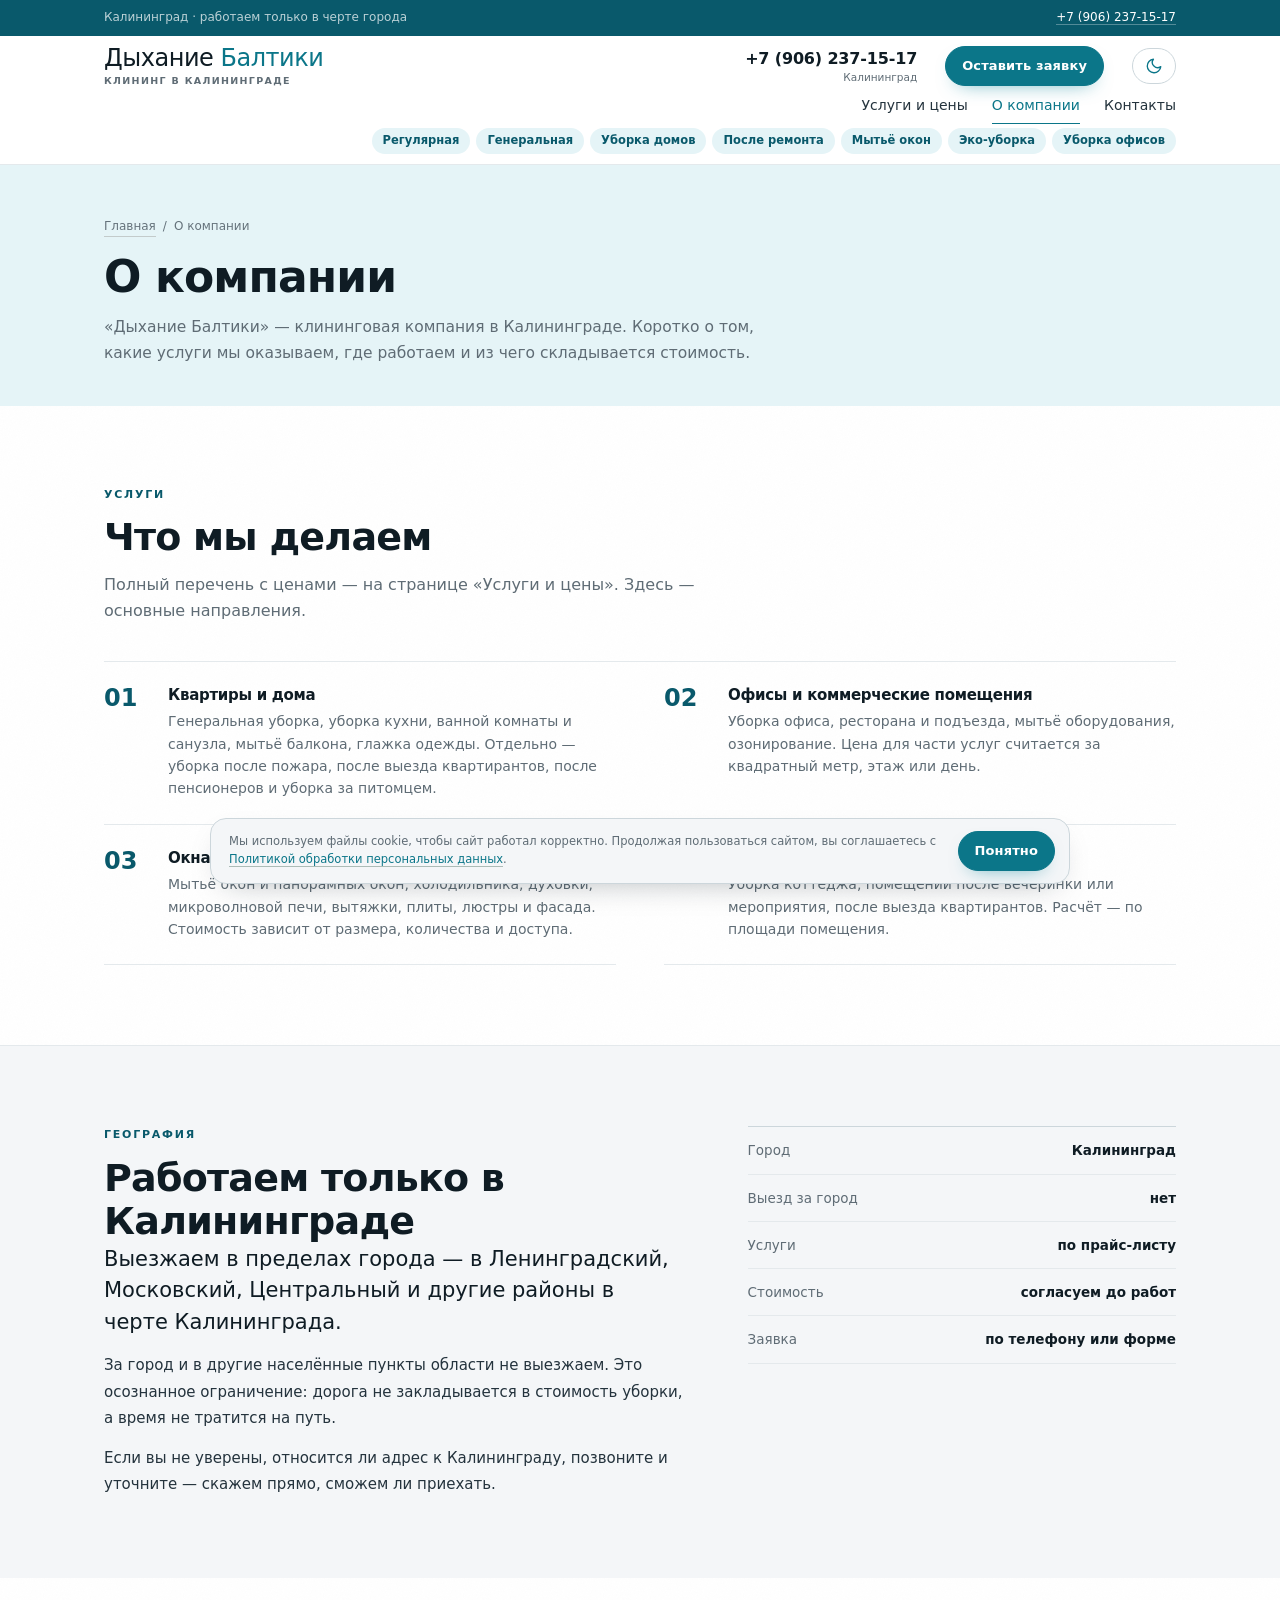
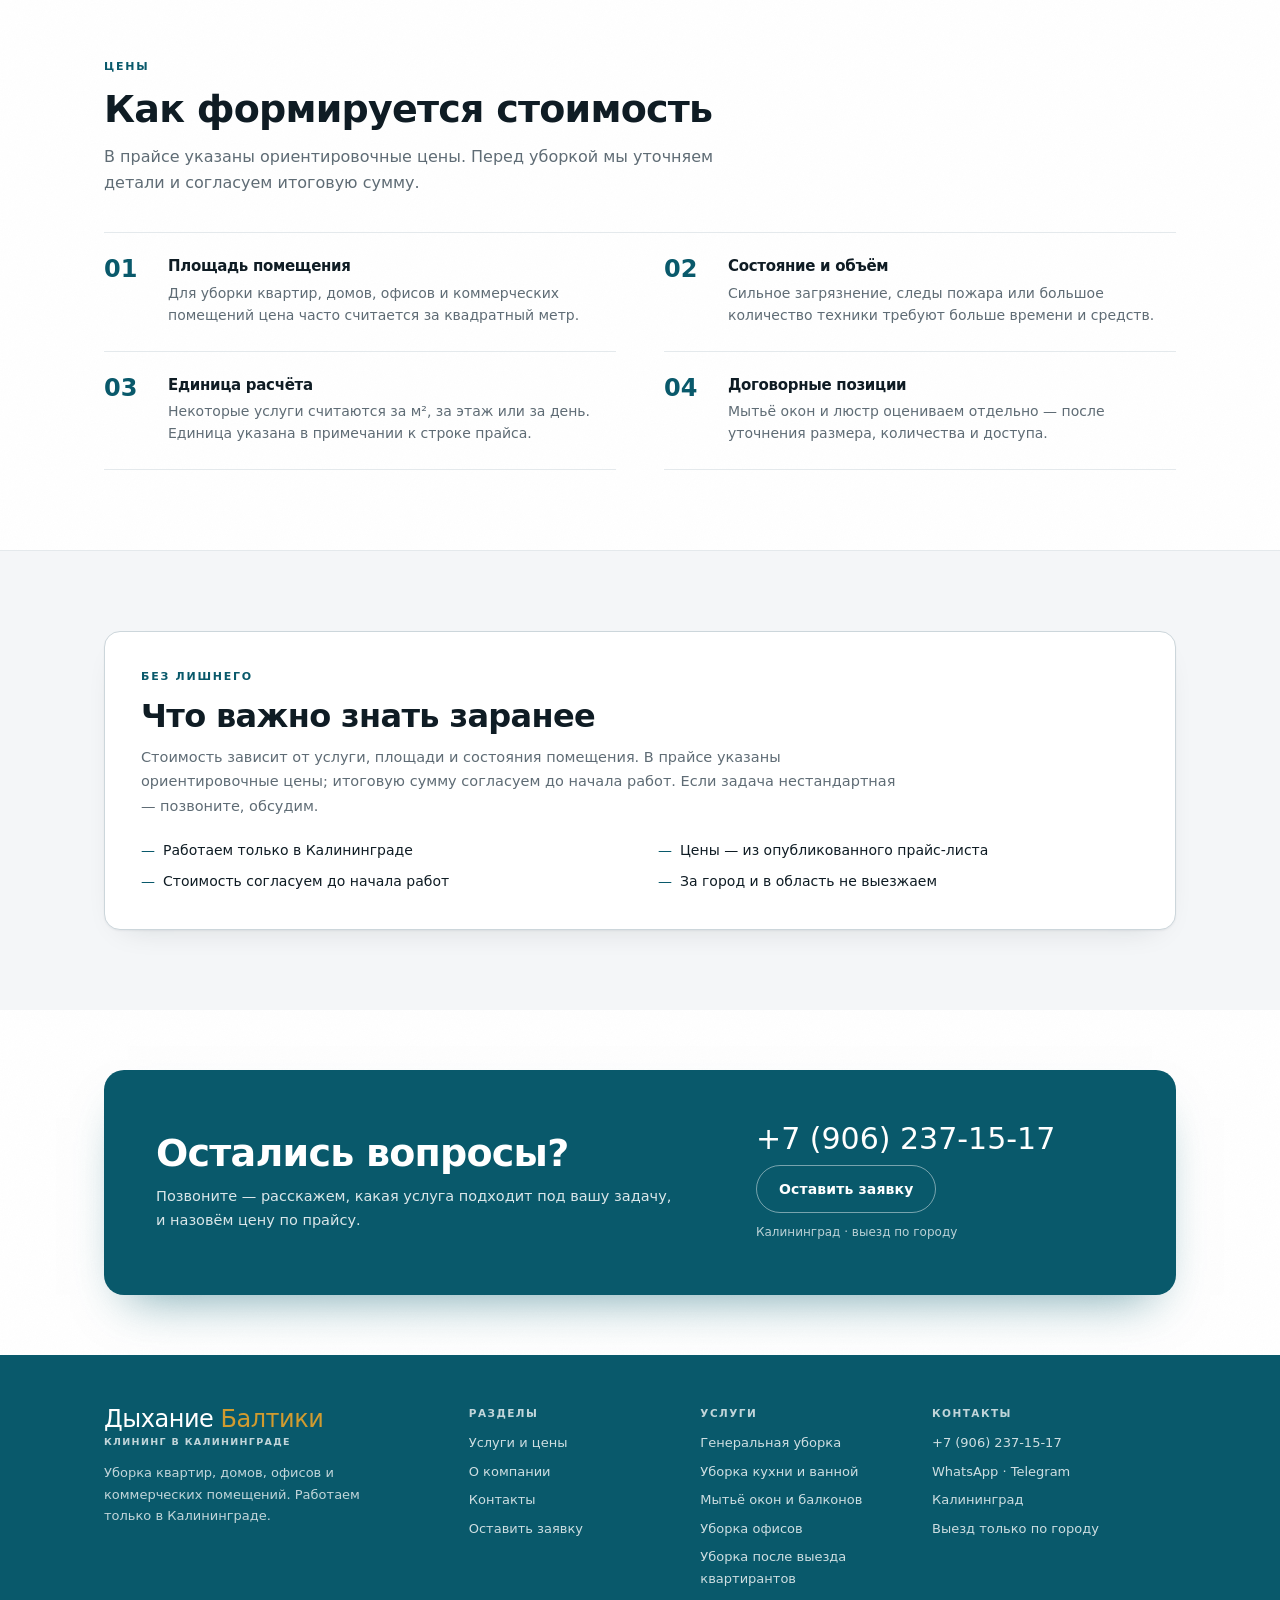
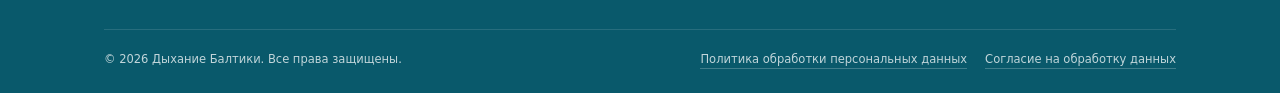
==== commit b793f7d1: "Ренейминг в «Дыхание Балтики», новый телефон, кнопки видов уборки справа и прокруткой на мобильном, " ====
--- a/about.html
+++ b/about.html
@@ -3,8 +3,8 @@
 <head>
   <meta charset="UTF-8">
   <meta name="viewport" content="width=device-width, initial-scale=1">
-  <title>О компании — ЧистоБалт, клининг в Калининграде</title>
-  <meta name="description" content="ЧистоБалт — клининговая компания в Калининграде. Какие услуги оказываем, где работаем и как формируется стоимость уборки.">
+  <title>О компании — Дыхание Балтики, клининг в Калининграде</title>
+  <meta name="description" content="Дыхание Балтики — клининговая компания в Калининграде. Какие услуги оказываем, где работаем и как формируется стоимость уборки.">
   <meta name="theme-color" content="#25503c">
   <link rel="icon" href="assets/favicon.svg" type="image/svg+xml">
   <link rel="stylesheet" href="styles.css">
@@ -14,14 +14,14 @@
   <div class="topbar">
     <div class="container topbar__inner">
       <span>Калининград · работаем только в черте города</span>
-      <span><a href="tel:+70000000000">+7 (000) 000-00-00</a></span>
+      <span><a href="tel:+79062371517">+7 (906) 237-15-17</a></span>
     </div>
   </div>
 
   <header class="header">
     <div class="container header__inner">
       <a class="logo" href="index.html">
-        <span class="logo__name">Чисто<span>Балт</span></span>
+        <span class="logo__name">Дыхание <span>Балтики</span></span>
         <span class="logo__sub">клининг в Калининграде</span>
       </a>
 
@@ -31,19 +31,20 @@
           <a href="about.html" class="is-current" aria-current="page">О компании</a>
           <a href="contacts.html">Контакты</a>
         </div>
-        <div class="nav__services" aria-label="Виды уборки">
-          <a href="cleaning-regular.html">Регулярная</a>
-          <a href="cleaning-general.html">Генеральная</a>
-          <a href="cleaning-house.html">Уборка домов</a>
-          <a href="cleaning-post-renovation.html">После ремонта</a>
-          <a href="cleaning-windows.html">Мытьё окон</a>
-          <a href="cleaning-eco.html">Эко-уборка</a>
-          <a href="cleaning-office.html">Уборка офисов</a>
-        </div>
       </nav>
 
+      <div class="header__services" aria-label="Виды уборки">
+        <a href="cleaning-regular.html">Регулярная</a>
+        <a href="cleaning-general.html">Генеральная</a>
+        <a href="cleaning-house.html">Уборка домов</a>
+        <a href="cleaning-post-renovation.html">После ремонта</a>
+        <a href="cleaning-windows.html">Мытьё окон</a>
+        <a href="cleaning-eco.html">Эко-уборка</a>
+        <a href="cleaning-office.html">Уборка офисов</a>
+      </div>
+
       <div class="header__phone">
-        <a href="tel:+70000000000">+7 (000) 000-00-00</a>
+        <a href="tel:+79062371517">+7 (906) 237-15-17</a>
         <small>Калининград</small>
       </div>
 
@@ -66,7 +67,7 @@
           <span>О компании</span>
         </nav>
         <h1>О компании</h1>
-        <p class="page-hero__lead">«ЧистоБалт» — клининговая компания в Калининграде. Коротко о том, какие услуги мы оказываем, где работаем и из чего складывается стоимость.</p>
+        <p class="page-hero__lead">«Дыхание Балтики» — клининговая компания в Калининграде. Коротко о том, какие услуги мы оказываем, где работаем и из чего складывается стоимость.</p>
       </div>
     </section>
 
@@ -203,7 +204,7 @@
               <p>Позвоните — расскажем, какая услуга подходит под вашу задачу, и назовём цену по прайсу.</p>
             </div>
             <div class="cta__actions">
-              <a class="cta__phone" href="tel:+70000000000">+7 (000) 000-00-00</a>
+              <a class="cta__phone" href="tel:+79062371517">+7 (906) 237-15-17</a>
               <a class="btn btn--light" href="contacts.html#form">Оставить заявку</a>
               <span class="cta__small">Калининград · выезд по городу</span>
             </div>
@@ -218,7 +219,7 @@
       <div class="footer__grid">
         <div>
           <a class="logo" href="index.html">
-            <span class="logo__name">Чисто<span>Балт</span></span>
+            <span class="logo__name">Дыхание <span>Балтики</span></span>
             <span class="logo__sub">клининг в Калининграде</span>
           </a>
           <p class="footer__about">Уборка квартир, домов, офисов и коммерческих помещений. Работаем только в Калининграде.</p>
@@ -248,8 +249,8 @@
         <div>
           <h3>Контакты</h3>
           <ul class="footer__list">
-            <li><a href="tel:+70000000000">+7 (000) 000-00-00</a></li>
-            <li><a href="mailto:info@chistobalt.ru">info@chistobalt.ru</a></li>
+            <li><a href="tel:+79062371517">+7 (906) 237-15-17</a></li>
+            <li><a href="https://wa.me/79062371517" target="_blank" rel="noopener">WhatsApp</a> · <a href="https://t.me/+79062371517" target="_blank" rel="noopener">Telegram</a></li>
             <li>Калининград</li>
             <li>Выезд только по городу</li>
           </ul>
@@ -257,7 +258,7 @@
       </div>
 
       <div class="footer__bottom">
-        <div>© <span id="year">2026</span> ЧистоБалт. Все права защищены.</div>
+        <div>© <span id="year">2026</span> Дыхание Балтики. Все права защищены.</div>
         <div class="footer__legal">
           <a href="privacy.html">Политика обработки персональных данных</a>
           <a href="privacy.html#consent">Согласие на обработку данных</a>
--- a/styles.css
+++ b/styles.css
@@ -1,5 +1,5 @@
 /* =========================================================
-   ЧистоБалт — клининг в Калининграде
+   Дыхание Балтики — клининг в Калининграде
    Оформление: спокойное, «бумажное», без глянца
    ========================================================= */
 
@@ -1992,8 +1992,8 @@
 
 @media (max-width: 900px) {
   .nav {
-    position: fixed;
-    top: 0;
+    position: absolute;
+    top: 100%;
     left: 0;
     right: 0;
     z-index: 55;
@@ -2001,12 +2001,13 @@
     flex-direction: column;
     align-items: stretch;
     gap: 0;
-    max-height: 100dvh;
-    padding: 90px 24px 24px;
+    max-height: calc(100dvh - 100%);
+    padding: 4px 24px 20px;
     background: var(--paper);
     border-bottom: 1px solid var(--line);
+    box-shadow: 0 24px 40px -28px rgba(8, 16, 20, 0.45);
     overflow-y: auto;
-    transform: translateY(-10px);
+    transform: translateY(-8px);
     opacity: 0;
     visibility: hidden;
     pointer-events: none;
@@ -4006,7 +4007,7 @@
 }
 
 /* =========================================================
-   Навигация: кнопки видов уборки под основными ссылками
+   Шапка: основные ссылки и кнопки видов уборки справа
    ========================================================= */
 
 .nav {
@@ -4032,17 +4033,21 @@
 .nav__main {
   display: flex;
   align-items: center;
+  justify-content: flex-end;
   gap: 24px;
 }
 
-.nav__services {
-  display: flex;
+.header__services {
+  display: flex;
+  flex: 1 0 100%;
+  order: 11;
   flex-wrap: wrap;
   justify-content: flex-end;
   gap: 6px;
-}
-
-.nav__services a {
+  margin-top: 2px;
+}
+
+.header__services a {
   padding: 3px 11px;
   font-size: 11.5px;
   font-weight: 600;
@@ -4055,17 +4060,17 @@
   transition: background-color 0.15s ease, color 0.15s ease;
 }
 
-.nav__services a:hover {
+.header__services a:hover {
   background: var(--green);
   color: #ffffff;
 }
 
-[data-theme="dark"] .nav__services a {
+[data-theme="dark"] .header__services a {
   background: rgba(70, 200, 220, 0.14);
   color: var(--green);
 }
 
-[data-theme="dark"] .nav__services a:hover {
+[data-theme="dark"] .header__services a:hover {
   background: var(--green);
   color: #0b1216;
 }
@@ -4075,7 +4080,7 @@
     gap: 18px;
   }
 
-  .nav__services a {
+  .header__services a {
     padding: 2px 8px;
     font-size: 11px;
   }
@@ -4098,31 +4103,49 @@
     gap: 0;
   }
 
-  .nav__services {
-    flex-direction: column;
-    align-items: stretch;
-    gap: 0;
-    margin-top: 10px;
-    padding-top: 10px;
-    border-top: 1px solid var(--line);
-  }
-
-  .nav__services a {
-    padding: 13px 0;
-    font-size: 14.5px;
-    background: transparent;
-    border-radius: 0;
-    border-bottom: 1px solid var(--line);
-  }
-
-  .nav__services a:hover,
-  [data-theme="dark"] .nav__services a:hover {
-    background: transparent;
-    color: var(--green);
-  }
-
-  [data-theme="dark"] .nav__services a {
-    background: transparent;
+  /* Кнопки видов уборки всегда на виду: одна строка с прокруткой вбок */
+  .header__services {
+    flex-wrap: nowrap;
+    justify-content: flex-start;
+    gap: 8px;
+    margin: 4px -24px 0;
+    padding: 2px 24px 6px;
+    overflow-x: auto;
+    overscroll-behavior-x: contain;
+    -webkit-overflow-scrolling: touch;
+    scrollbar-width: none;
+  }
+
+  .header__services::-webkit-scrollbar {
+    display: none;
+  }
+
+  .header__services a {
+    flex: 0 0 auto;
+    padding: 7px 14px;
+    font-size: 13px;
+    line-height: 1.5;
+    background: var(--green-soft);
+    border-radius: 999px;
+  }
+
+  [data-theme="dark"] .header__services a {
+    background: rgba(70, 200, 220, 0.14);
+  }
+}
+
+@media (max-width: 700px) {
+  .header__services {
+    margin-left: -18px;
+    margin-right: -18px;
+    padding-left: 18px;
+    padding-right: 18px;
+  }
+}
+
+@media (max-width: 420px) {
+  .logo__name {
+    font-size: 20px;
   }
 }
 
@@ -4309,6 +4332,10 @@
   color: var(--green);
 }
 
+[data-theme="dark"] .calc-quick__head .overline {
+  color: var(--green);
+}
+
 @media (max-width: 760px) {
   .included__body {
     grid-template-columns: 1fr;
@@ -4323,3 +4350,198 @@
     display: none;
   }
 }
+
+/* =========================================================
+   Модальное окно заказа: выбор платформы и текст сообщения
+   ========================================================= */
+
+html.is-modal-open,
+html.is-modal-open body {
+  overflow: hidden;
+}
+
+.order-modal {
+  position: fixed;
+  inset: 0;
+  z-index: 200;
+  display: flex;
+  align-items: center;
+  justify-content: center;
+  padding: 20px;
+}
+
+.order-modal[hidden] {
+  display: none;
+}
+
+.order-modal__backdrop {
+  position: absolute;
+  inset: 0;
+  background: rgba(8, 16, 20, 0.55);
+  backdrop-filter: blur(4px);
+  -webkit-backdrop-filter: blur(4px);
+}
+
+.order-modal__card {
+  position: relative;
+  width: 100%;
+  max-width: 480px;
+  max-height: calc(100dvh - 40px);
+  overflow-y: auto;
+  padding: 28px 26px 24px;
+  border-radius: 22px;
+  background: var(--card);
+  border: 1px solid var(--line);
+  box-shadow: 0 30px 80px -30px rgba(8, 16, 20, 0.55);
+}
+
+.order-modal__close {
+  position: absolute;
+  top: 14px;
+  right: 14px;
+  display: inline-flex;
+  align-items: center;
+  justify-content: center;
+  width: 36px;
+  height: 36px;
+  border: 1px solid var(--line);
+  border-radius: 50%;
+  background: var(--paper);
+  color: var(--ink-soft);
+  cursor: pointer;
+  transition: border-color 0.15s ease, color 0.15s ease;
+}
+
+.order-modal__close:hover {
+  border-color: var(--green);
+  color: var(--green);
+}
+
+.order-modal__title {
+  margin: 6px 0 8px;
+  font-size: clamp(20px, 3vw, 26px);
+  line-height: 1.2;
+  color: var(--ink);
+}
+
+.order-modal__sub {
+  margin: 0 0 18px;
+  font-size: 14px;
+  line-height: 1.55;
+  color: var(--muted);
+}
+
+.order-modal__platforms {
+  display: grid;
+  gap: 10px;
+}
+
+.platform {
+  display: flex;
+  align-items: center;
+  gap: 12px;
+  width: 100%;
+  padding: 14px 16px;
+  font-family: var(--sans);
+  font-size: 15px;
+  font-weight: 600;
+  text-align: left;
+  color: var(--ink);
+  background: var(--surface);
+  border: 1px solid var(--line);
+  border-radius: 14px;
+  cursor: pointer;
+  transition: transform 0.15s ease, border-color 0.15s ease;
+}
+
+.platform:hover {
+  transform: translateY(-1px);
+  border-color: var(--green);
+}
+
+.platform svg {
+  flex: 0 0 auto;
+}
+
+.platform--tg svg {
+  color: #229ed9;
+}
+
+.platform--wa svg {
+  color: #25d366;
+}
+
+.platform--call svg {
+  color: var(--green);
+}
+
+.order-modal__hint {
+  margin: 16px 0 0;
+  font-size: 12.5px;
+  color: var(--muted);
+  text-align: center;
+}
+
+.order-modal__hint a {
+  color: var(--green-dark);
+  text-decoration: underline;
+  text-underline-offset: 2px;
+}
+
+.order-modal__text {
+  padding: 16px 18px;
+  border-radius: 14px;
+  background: var(--green-soft);
+  border: 1px solid var(--line);
+  font-size: 15px;
+  line-height: 1.6;
+  color: var(--ink);
+  white-space: pre-wrap;
+  word-break: break-word;
+}
+
+.order-modal__actions {
+  display: flex;
+  flex-wrap: wrap;
+  gap: 10px;
+  margin-top: 16px;
+}
+
+.order-modal__actions .btn {
+  flex: 1 1 auto;
+}
+
+.order-modal__copy,
+.order-modal__back {
+  background: var(--surface);
+  border: 1px solid var(--line);
+  color: var(--ink-soft);
+}
+
+.order-modal__copy:hover,
+.order-modal__back:hover {
+  border-color: var(--green);
+  color: var(--green);
+}
+
+[data-theme="dark"] .order-modal__hint a {
+  color: var(--green);
+}
+
+@media (max-width: 560px) {
+  .order-modal {
+    padding: 12px;
+    align-items: flex-end;
+  }
+
+  .order-modal__card {
+    max-width: none;
+    padding: 24px 18px 20px;
+    border-radius: 20px;
+    max-height: calc(100dvh - 24px);
+  }
+
+  .order-modal__actions .btn {
+    flex: 1 1 100%;
+  }
+}
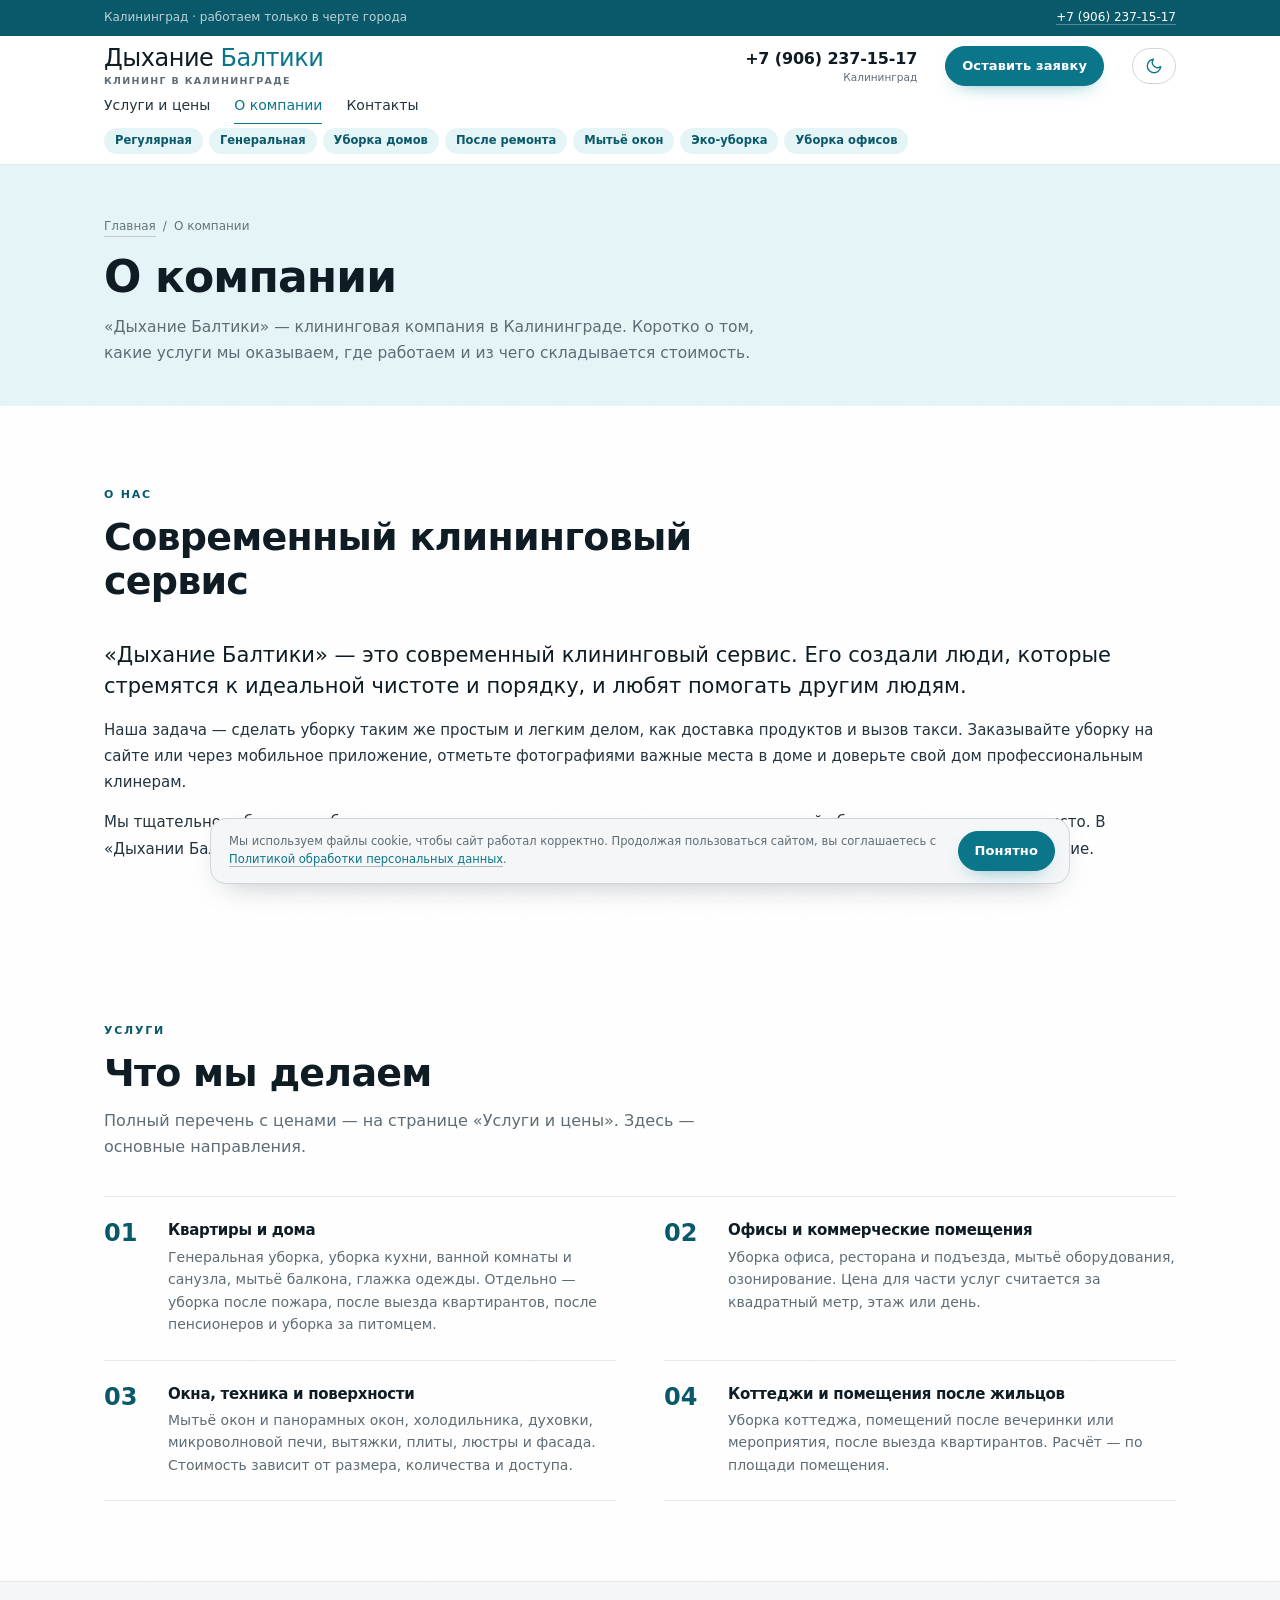
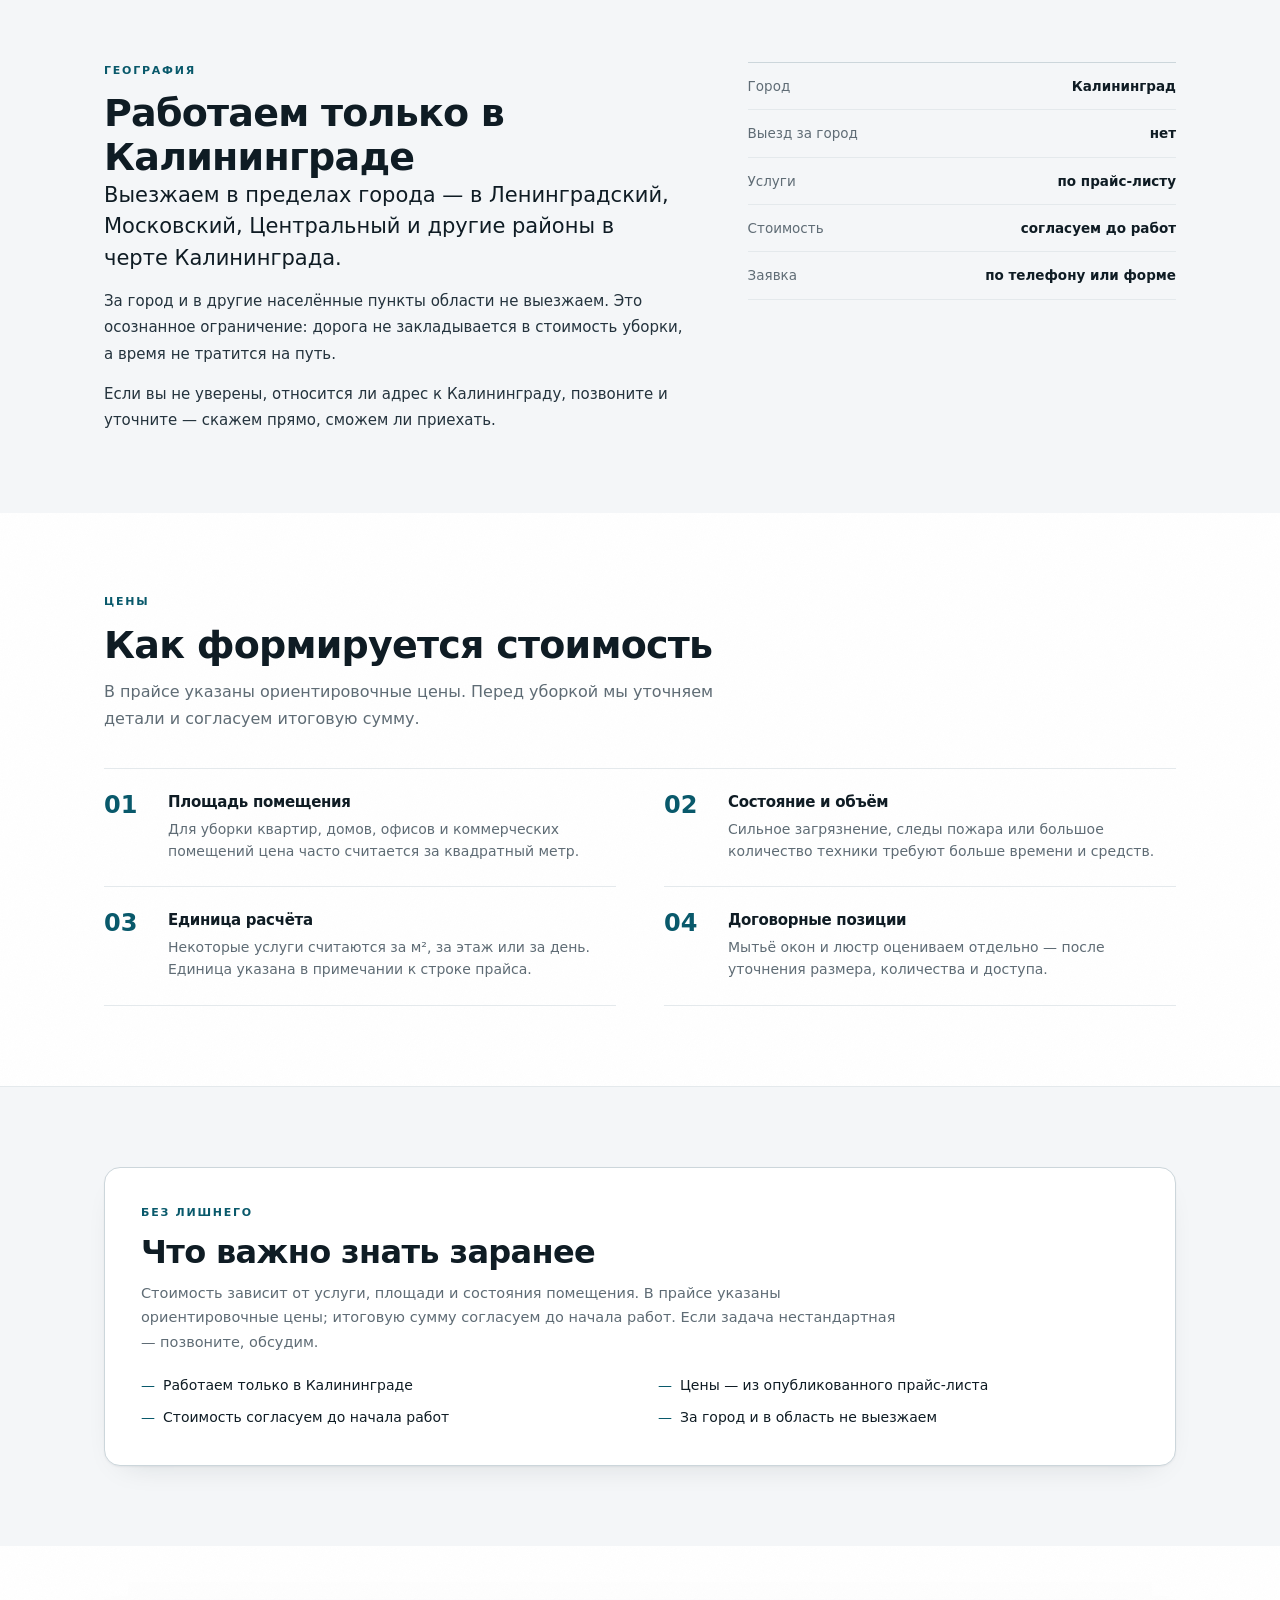
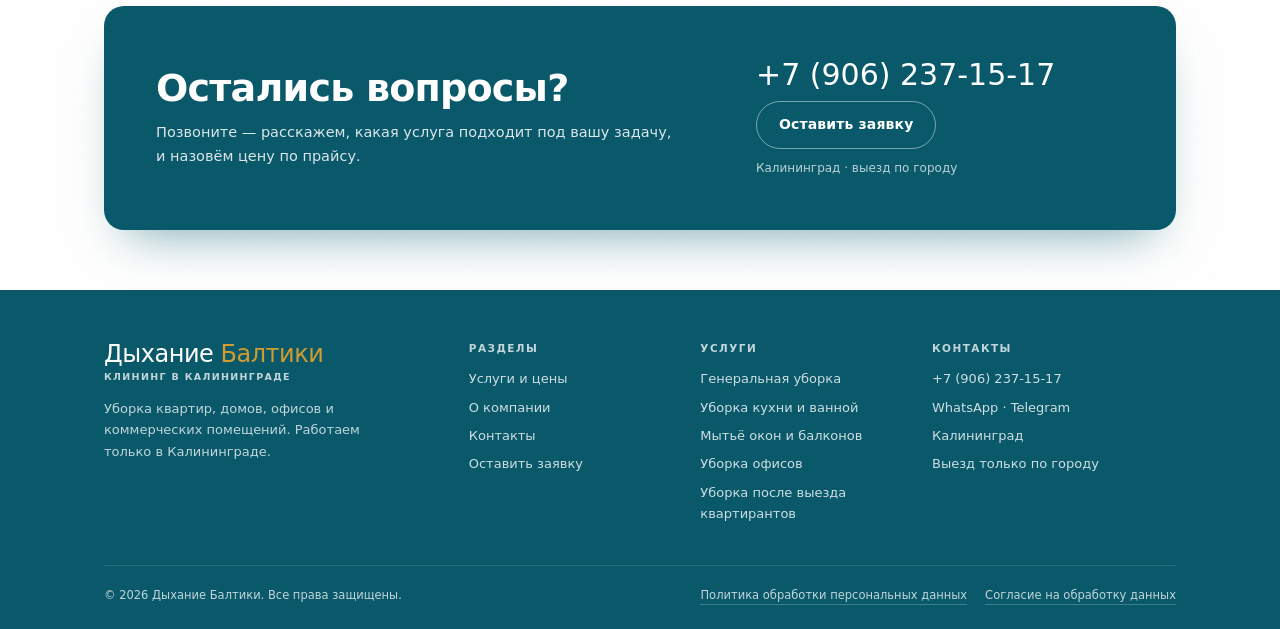
==== commit 627d14ac: "Кнопки в шапке выровнены влево; на странице «О компании» добавлен текст о сервисе «Дыхание Балтики»" ====
--- a/about.html
+++ b/about.html
@@ -74,6 +74,21 @@
     <section class="section">
       <div class="container">
         <div class="section__head">
+          <span class="overline">О нас</span>
+          <h2>Современный клининговый сервис</h2>
+        </div>
+
+        <div class="about-text">
+          <p class="lead">«Дыхание Балтики» — это современный клининговый сервис. Его создали люди, которые стремятся к идеальной чистоте и порядку, и любят помогать другим людям.</p>
+          <p>Наша задача — сделать уборку таким же простым и легким делом, как доставка продуктов и вызов такси. Заказывайте уборку на сайте или через мобильное приложение, отметьте фотографиями важные места в доме и доверьте свой дом профессиональным клинерам.</p>
+          <p>Мы тщательно отбираем и обучаем каждого клинера, а также мотивируем исполнителей убираться по-настоящему чисто. В «Дыхании Балтики» используют специальные, экологически-чистые моющие средства и профессиональное оборудование.</p>
+        </div>
+      </div>
+    </section>
+
+    <section class="section">
+      <div class="container">
+        <div class="section__head">
           <span class="overline">Услуги</span>
           <h2>Что мы делаем</h2>
           <p class="section__sub">Полный перечень с ценами — на странице «Услуги и цены». Здесь — основные направления.</p>
--- a/styles.css
+++ b/styles.css
@@ -4007,14 +4007,14 @@
 }
 
 /* =========================================================
-   Шапка: основные ссылки и кнопки видов уборки справа
+   Шапка: основные ссылки и кнопки видов уборки слева
    ========================================================= */
 
 .nav {
   flex: 1 0 100%;
   order: 10;
   flex-direction: column;
-  align-items: flex-end;
+  align-items: flex-start;
   gap: 5px;
   margin-left: 0;
 }
@@ -4033,7 +4033,7 @@
 .nav__main {
   display: flex;
   align-items: center;
-  justify-content: flex-end;
+  justify-content: flex-start;
   gap: 24px;
 }
 
@@ -4042,7 +4042,7 @@
   flex: 1 0 100%;
   order: 11;
   flex-wrap: wrap;
-  justify-content: flex-end;
+  justify-content: flex-start;
   gap: 6px;
   margin-top: 2px;
 }
